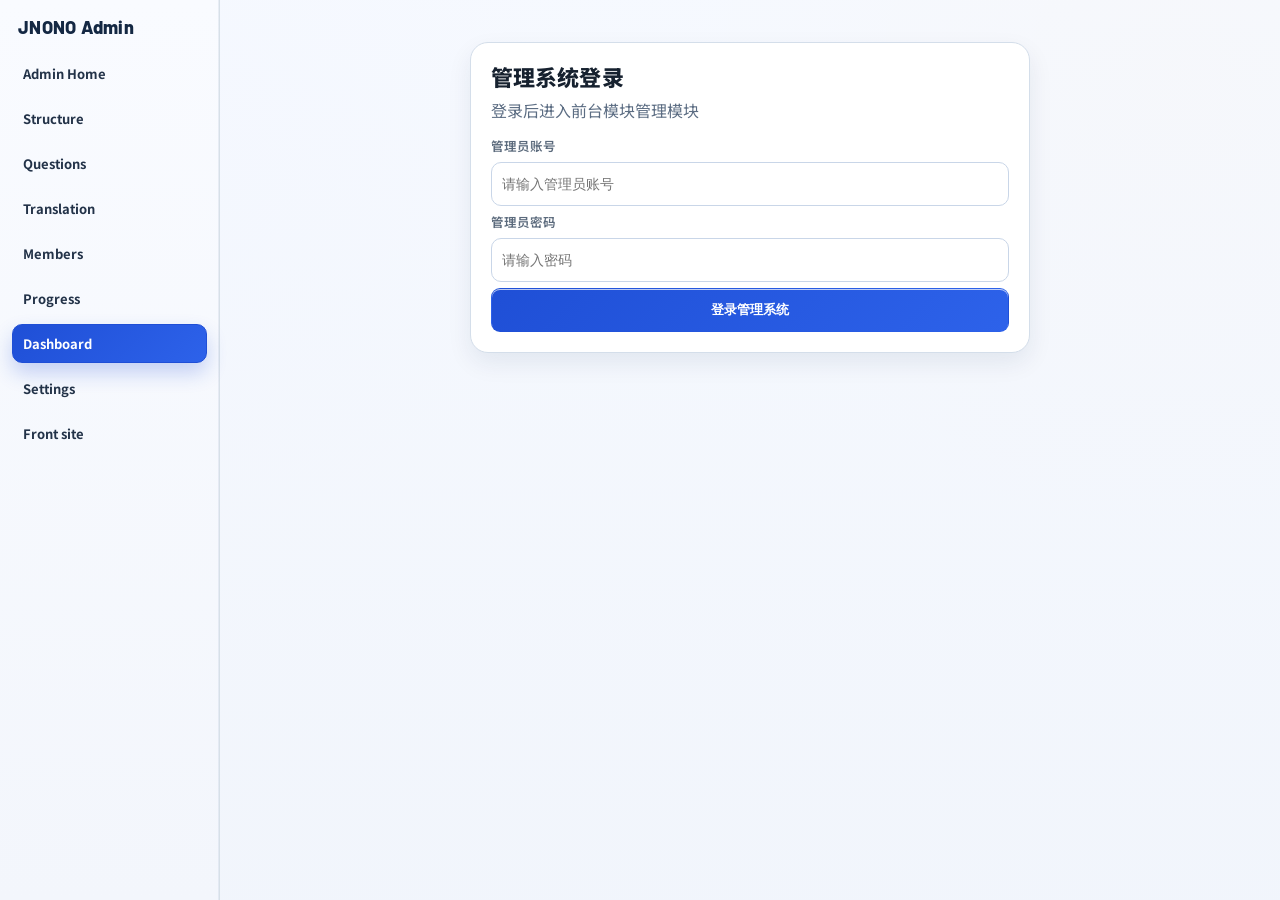
==== admin-dashboard.html @ 52ad296d "Initial sanitized JNONO code backup" ====
<!doctype html>
<html lang="zh-CN">
<head>
  <meta name="robots" content="noindex,nofollow">
  <meta charset="UTF-8" />
  <meta name="viewport" content="width=device-width, initial-scale=1.0" />
  <title>JNONO | Admin Dashboard Modules</title>
  <link rel="preconnect" href="https://fonts.googleapis.com" />
  <link rel="preconnect" href="https://fonts.gstatic.com" crossorigin />
  <link href="https://fonts.googleapis.com/css2?family=Noto+Sans+SC:wght@400;500;700;800&family=Barlow:wght@600;700;800&display=swap" rel="stylesheet" />
  <link rel="stylesheet" href="/styles.css?v=20260327a" />
</head>
<body class="admin-shell">
  <div class="admin-layout">
    <aside class="admin-sidebar">
      <div class="admin-sidebar-brand">JNONO Admin</div>
      <nav class="admin-sidebar-nav">
        <a href="/admin.html">Admin Home</a>
        <a href="/admin-structure.html">Structure</a>
        <a href="/admin-questions.html">Questions</a>
        <a href="/admin-translation.html">Translation</a>
        <a href="/admin-members.html">Members</a>
        <a href="/admin-progress.html">Progress</a>
        <a class="active" href="/admin-dashboard.html">Dashboard</a>
        <a href="/admin-settings.html">Settings</a>
        <a href="/">Front site</a>
      </nav>
      <div class="auth-actions admin-sidebar-auth">
        <span id="adminWelcome" class="welcome hidden"></span>
        <button class="btn ghost hidden" id="adminLogoutBtn">退出管理</button>
      </div>
    </aside>

    <main class="admin-content">
      <section id="adminLoginPanel" class="panel" style="max-width:560px;margin:30px auto 0;">
        <div class="panel-head">
          <h2>管理系统登录</h2>
          <p>登录后进入前台模块管理模块</p>
        </div>
        <form id="adminLoginForm" class="login-form" style="margin-top:14px;">
          <label>
            管理员账号
            <input id="adminEmailInput" type="email" required placeholder="请输入管理员账号" />
          </label>
          <label>
            管理员密码
            <input id="adminPasswordInput" type="password" required placeholder="请输入密码" />
          </label>
          <button class="btn primary" type="submit">登录管理系统</button>
        </form>
        <p id="adminLoginError" class="login-error hidden" style="color:#be2f2f"></p>
      </section>

      <section id="adminPanel" class="panel hidden">
        <div class="panel-head">
          <h2>前台模块管理（Dashboard）</h2>
          <p>控制前台首页/导航模块显示、可见范围、排序和跳转目标。</p>
        </div>

        <div class="panel" style="margin-top:12px;padding:14px;">
          <div class="panel-head">
            <h2>首页模块管理（Dashboard Modules）</h2>
            <p>控制前台 Dashboard 卡片的显示、排序、可见用户类型和跳转目标。</p>
          </div>
          <div class="filters">
            <label>
              module_code
              <input id="dashboardModuleCodeInput" type="text" placeholder="例如：resources_center" />
            </label>
            <label>
              模块标题
              <input id="dashboardModuleTitleInput" type="text" placeholder="例如：Resources" />
            </label>
            <label>
              module_type
              <select id="dashboardModuleTypeInput">
                <option value="exam_card">exam_card</option>
                <option value="practice_center">practice_center</option>
                <option value="mock_exam_entry">mock_exam_entry</option>
                <option value="progress_tracker">progress_tracker</option>
                <option value="course_video">course_video</option>
                <option value="course_audio">course_audio</option>
                <option value="live_stream">live_stream</option>
                <option value="resources">resources</option>
                <option value="account_settings">account_settings</option>
                <option value="custom_link">custom_link</option>
              </select>
            </label>
            <label>
              route_type
              <select id="dashboardRouteTypeInput">
                <option value="internal_page">internal_page</option>
                <option value="exam_home">exam_home</option>
                <option value="category_practice">category_practice</option>
                <option value="mock_exam">mock_exam</option>
                <option value="placeholder">placeholder</option>
                <option value="external_link">external_link</option>
              </select>
            </label>
            <label>
              route_target
              <input id="dashboardRouteTargetInput" type="text" placeholder="例如：practice_center / https://..." />
            </label>
            <label>
              linked_exam_code（可选）
              <input id="dashboardLinkedExamCodeInput" type="text" placeholder="例如：ca_general_b" />
            </label>
            <label>
              visible_for_exam_codes（逗号分隔）
              <input id="dashboardVisibleExamCodesInput" type="text" placeholder="例如：LAW_BUSINESS,B_GENERAL" />
            </label>
            <label>
              visible_for_membership_tiers（逗号分隔）
              <input id="dashboardVisibleTiersInput" type="text" placeholder="例如：pro_599,ai_999" />
            </label>
            <label>
              排序
              <input id="dashboardSortOrderInput" type="number" value="100" />
            </label>
            <label>
              badge_text
              <input id="dashboardBadgeTextInput" type="text" placeholder="例如：Coming Soon" />
            </label>
            <label class="toggle" style="align-self:flex-end;">
              <input id="dashboardModuleEnabledInput" type="checkbox" checked />
              <span>启用模块</span>
            </label>
            <label class="toggle" style="align-self:flex-end;">
              <input id="dashboardModulePlaceholderInput" type="checkbox" />
              <span>占位模块</span>
            </label>
          </div>
          <div class="catalog-actions">
            <button class="btn primary" id="createDashboardModuleBtn">新增模块</button>
            <button class="btn" id="reloadDashboardModulesBtn">刷新模块列表</button>
          </div>
          <div class="table-wrap table-scroll table-scroll-lg" style="margin-top:10px;">
            <table class="admin-table">
              <thead>
                <tr>
                  <th>module_code</th>
                  <th>标题</th>
                  <th>type</th>
                  <th>route</th>
                  <th>visible exam codes</th>
                  <th>tiers</th>
                  <th>排序</th>
                  <th>启用</th>
                  <th>操作</th>
                </tr>
              </thead>
              <tbody id="dashboardModulesTbody"></tbody>
            </table>
          </div>
          <p id="dashboardModulesMsg" class="register-success hidden" style="margin-top:8px;"></p>
        </div>

        <div class="panel" style="margin-top:12px;padding:14px;">
          <div class="panel-head">
            <h2>课程模块占位管理（Video / Audio / Live）</h2>
            <p>先维护可扩展内容结构与入口，不做播放器/直播实现。</p>
          </div>
          <div class="filters">
            <label>
              content_code
              <input id="courseContentCodeInput" type="text" placeholder="例如：video_law_intro" />
            </label>
            <label>
              标题
              <input id="courseContentTitleInput" type="text" placeholder="例如：Law Business 速览课" />
            </label>
            <label>
              content_type
              <select id="courseContentTypeInput">
                <option value="video">video</option>
                <option value="audio">audio</option>
                <option value="live">live</option>
              </select>
            </label>
            <label>
              linked_exam_code（可选）
              <input id="courseLinkedExamCodeInput" type="text" placeholder="例如：ca_general_b" />
            </label>
            <label>
              access_tier（可选）
              <select id="courseAccessTierInput">
                <option value="">不限</option>
                <option value="free">free</option>
                <option value="basic_399">basic_399</option>
                <option value="pro_599">pro_599</option>
                <option value="ai_999">ai_999</option>
              </select>
            </label>
            <label>
              排序
              <input id="courseSortOrderInput" type="number" value="100" />
            </label>
            <label class="toggle" style="align-self:flex-end;">
              <input id="courseEnabledInput" type="checkbox" checked />
              <span>启用</span>
            </label>
            <label class="toggle" style="align-self:flex-end;">
              <input id="coursePlaceholderInput" type="checkbox" checked />
              <span>占位</span>
            </label>
            <label style="flex:1 1 420px;">
              描述
              <input id="courseDescriptionInput" type="text" placeholder="例如：即将上线，敬请期待" />
            </label>
          </div>
          <div class="catalog-actions">
            <button class="btn primary" id="createCourseContentBtn">新增课程占位</button>
            <button class="btn" id="reloadCourseContentsBtn">刷新课程列表</button>
          </div>
          <div class="table-wrap table-scroll table-scroll-md" style="margin-top:10px;">
            <table class="admin-table">
              <thead>
                <tr>
                  <th>content_code</th>
                  <th>标题</th>
                  <th>type</th>
                  <th>linked_exam_code</th>
                  <th>tier</th>
                  <th>排序</th>
                  <th>启用</th>
                  <th>操作</th>
                </tr>
              </thead>
              <tbody id="courseContentsTbody"></tbody>
            </table>
          </div>
          <p id="courseContentsMsg" class="register-success hidden" style="margin-top:8px;"></p>
        </div>
      </section>
    </main>
  </div>

  <script src="/admin.js?v=20260424b" type="module"></script>
</body>
</html>
---- styles.css ----
:root {
  --bg: #f4f7f9;
  --paper: #ffffff;
  --text: #16212f;
  --muted: #5e6c7c;
  --primary: #1f4fd6;
  --accent: #e79a2f;
  --line: #d7e0e8;
  --danger: #be2f2f;
}

* {
  box-sizing: border-box;
}

html,
body {
  width: 100%;
  min-height: 100%;
}

body {
  margin: 0;
  font-family: "Noto Sans SC", sans-serif;
  color: var(--text);
  background: radial-gradient(circle at 10% 15%, #e6ecff 0%, rgba(230, 236, 255, 0) 30%),
    radial-gradient(circle at 92% 8%, #f8e8d3 0%, rgba(248, 232, 211, 0) 32%),
    var(--bg);
  -webkit-text-size-adjust: 100%;
  padding-bottom: env(safe-area-inset-bottom, 0);
}

.bg-shape {
  position: fixed;
  z-index: -1;
  filter: blur(80px);
  opacity: 0.55;
}

.shape-a {
  width: 260px;
  height: 260px;
  border-radius: 48% 52% 56% 44%;
  background: #d7e1ff;
  left: -80px;
  top: 60px;
}

.shape-b {
  width: 320px;
  height: 320px;
  border-radius: 53% 47% 42% 58%;
  background: #f8ddc1;
  right: -120px;
  top: 180px;
}

.topbar {
  position: sticky;
  top: 0;
  z-index: 10;
  display: flex;
  align-items: center;
  gap: 18px;
  justify-content: space-between;
  padding: calc(10px + env(safe-area-inset-top, 0)) 16px 10px;
  background: rgba(255, 255, 255, 0.85);
  backdrop-filter: blur(8px);
  border-bottom: 1px solid var(--line);
}

.brand {
  font-family: "Barlow", sans-serif;
  font-size: 18px;
  font-weight: 800;
  letter-spacing: 0.2px;
}

nav {
  display: flex;
  gap: 14px;
  flex-wrap: wrap;
}

nav a {
  color: var(--text);
  text-decoration: none;
  font-weight: 600;
  font-size: 13px;
}

.auth-actions {
  display: flex;
  align-items: center;
  gap: 10px;
}

.welcome {
  font-size: 14px;
  color: var(--muted);
}

main {
  max-width: 1060px;
  margin: 0 auto;
  padding: 12px 14px calc(20px + env(safe-area-inset-bottom, 0));
}

/* Member frontend shell */
.member-shell {
  max-width: 1280px;
}

.member-layout {
  display: grid;
  grid-template-columns: 250px minmax(0, 1fr);
  gap: 16px;
  align-items: start;
}

.member-sidebar {
  position: sticky;
  top: calc(70px + env(safe-area-inset-top, 0));
  border: 1px solid var(--line);
  border-radius: 16px;
  background: linear-gradient(180deg, #f8fbff 0%, #f2f6fd 100%);
  box-shadow: 0 8px 24px rgba(20, 30, 45, 0.06);
  padding: 14px;
  max-height: calc(100dvh - 86px);
  overflow-y: auto;
}

.member-sidebar-title {
  font-family: "Barlow", sans-serif;
  font-size: 16px;
  font-weight: 800;
  letter-spacing: 0.2px;
  color: #1d3359;
  margin-bottom: 10px;
}

.sidebar-progress-card {
  border: 1px solid #cfdcf3;
  border-radius: 12px;
  background: linear-gradient(165deg, #ffffff 0%, #f2f7ff 100%);
  padding: 10px;
  margin-bottom: 12px;
  box-shadow: 0 6px 16px rgba(20, 40, 100, 0.07);
  display: grid;
  gap: 8px;
}

.sidebar-progress-head {
  display: flex;
  align-items: center;
  justify-content: space-between;
  gap: 8px;
}

.sidebar-progress-head h3 {
  margin: 0;
  font-size: 13px;
  font-weight: 800;
  letter-spacing: 0.2px;
  color: #1a2f56;
}

.sidebar-progress-grid {
  display: grid;
  grid-template-columns: repeat(2, minmax(0, 1fr));
  gap: 8px;
}

.sidebar-progress-item {
  border: 1px solid #d9e4f6;
  border-radius: 10px;
  background: #ffffff;
  padding: 7px 8px;
  display: grid;
  gap: 2px;
}

.sidebar-progress-label {
  font-size: 11px;
  font-weight: 700;
  color: #627695;
}

.sidebar-progress-value {
  font-size: 13px;
  font-weight: 800;
  color: #1f345a;
  line-height: 1.35;
}

.sidebar-progress-value[data-state="warn"] {
  color: #b8471e;
}

.sidebar-progress-value[data-state="good"] {
  color: #1d6a3f;
}

.sidebar-progress-alert {
  margin: 0;
  border: 1px solid #f0d6b8;
  border-radius: 8px;
  background: #fff7ee;
  color: #8d4d12;
  font-size: 12px;
  line-height: 1.4;
  padding: 6px 8px;
}

.sidebar-progress-alert[data-state="good"] {
  border-color: #c9e7d5;
  background: #effaf3;
  color: #1d6a3f;
}

.sidebar-progress-actions {
  display: grid;
  gap: 8px;
}

.sidebar-progress-cta {
  width: 100%;
}

.sidebar-progress-cta.secondary {
  border-color: #d4deee;
  background: #f7faff;
  color: #223b66;
}

.sidebar-progress-cta.secondary.action-warn {
  border-color: #efc9b0;
  background: #fff4ea;
  color: #8a4717;
}

.member-side-nav {
  display: grid;
  gap: 8px;
}

.member-side-group + .member-side-group {
  margin-top: 14px;
  padding-top: 12px;
  border-top: 1px solid #d7e2f3;
}

.member-side-group-title {
  margin: 0 0 8px;
  font-size: 12px;
  font-weight: 800;
  letter-spacing: 0.5px;
  color: #516684;
}

.member-side-link {
  display: block;
  border: 1px solid #d3deee;
  border-radius: 10px;
  background: #fff;
  color: #203149;
  text-decoration: none;
  font-size: 13px;
  font-weight: 700;
  line-height: 1.35;
  padding: 9px 10px;
  transition: background-color 0.16s ease, border-color 0.16s ease, transform 0.12s ease;
}

.member-side-link:hover {
  border-color: #b7caea;
  background: #eef4ff;
  transform: translateX(1px);
}

.member-side-link.active {
  border-color: var(--primary);
  background: var(--primary);
  color: #fff;
}

.member-side-link.placeholder {
  color: #4d617d;
  background: #f6f9ff;
}

.member-side-link-dynamic {
  display: grid;
  gap: 2px;
  padding: 8px 10px;
}

.member-side-link-main {
  font-size: 13px;
  font-weight: 700;
  line-height: 1.35;
}

.member-side-link-sub {
  font-size: 11px;
  color: #5f7393;
  line-height: 1.3;
}

.member-side-link.active .member-side-link-sub {
  color: rgba(255, 255, 255, 0.88);
}

.member-content {
  min-width: 0;
}

.member-view {
  min-width: 0;
}

.member-section-group {
  display: grid;
  gap: 14px;
}

.member-section-group + .member-section-group {
  margin-top: 12px;
}

.group-head {
  border: 1px solid #d5e0f3;
  border-radius: 14px;
  background: #f6f9ff;
  padding: 12px 14px;
}

.group-head h2 {
  margin: 0;
  font-size: 18px;
}

.group-head p {
  margin: 6px 0 0;
  color: var(--muted);
  font-size: 13px;
}

.member-page-head {
  border: none;
  background: transparent;
  padding: 0;
}

.member-page-head h2 {
  font-size: 22px;
}

.member-page-head p {
  margin-top: 4px;
}

.member-mini-note {
  margin: -4px 0 0;
  color: #5d6f87;
  font-size: 12px;
}

.summary-strip {
  border: 1px solid #d4e0f4;
  border-radius: 14px;
  background: #f7faff;
  padding: 10px 12px;
  display: flex;
  align-items: stretch;
  gap: 10px;
  flex-wrap: wrap;
}

.summary-strip.intense {
  border-color: #9bb2df;
  background: linear-gradient(135deg, #f0f5ff 0%, #e8f0ff 100%);
  box-shadow: inset 0 0 0 1px rgba(62, 101, 184, 0.08);
}

.summary-item {
  min-width: 150px;
  flex: 1 1 150px;
  border: 1px solid #dbe4f5;
  border-radius: 10px;
  background: #fff;
  padding: 8px 10px;
  display: grid;
  gap: 3px;
}

.summary-label {
  font-size: 11px;
  color: #5f7393;
  font-weight: 700;
}

.summary-value {
  font-size: 15px;
  color: #1f345a;
}

.summary-value[data-state="warn"] {
  color: #b8471e;
}

.summary-value[data-state="good"] {
  color: #1d6a3f;
}

.summary-cta {
  align-self: center;
  margin-top: 0;
}

.dashboard-modules-grid.compact {
  grid-template-columns: repeat(auto-fit, minmax(200px, 1fr));
  gap: 10px;
}

.dashboard-modules-grid.compact .dashboard-module-card {
  padding: 10px;
  gap: 8px;
}

.dashboard-modules-grid.compact .dashboard-module-card p {
  display: none;
}

.dashboard-modules-grid.compact .dashboard-module-card .btn {
  min-height: 38px;
  padding: 8px 10px;
}

.continue-learning-card {
  border: 1px solid #dbe4f6;
  border-radius: 12px;
  background: #fff;
  padding: 12px;
  display: grid;
  gap: 8px;
}

.continue-title {
  margin: 0;
  font-weight: 700;
  color: #21395f;
}

.continue-meta {
  margin: 0;
  font-size: 13px;
  color: #5f7393;
}

.continue-learning-card .btn {
  justify-self: start;
}

.learning-path-card {
  border: 1px solid #dbe4f6;
  border-radius: 12px;
  background: #fff;
  padding: 12px;
  display: grid;
  gap: 8px;
}

.learning-path-headline {
  display: flex;
  align-items: center;
  justify-content: space-between;
  gap: 8px;
  flex-wrap: wrap;
}

.learning-path-stage {
  display: inline-flex;
  align-items: center;
  gap: 4px;
  padding: 4px 10px;
  border-radius: 999px;
  background: #e9efff;
  color: #234281;
  font-size: 12px;
  font-weight: 700;
}

.learning-path-stage[data-stage="prepare"] {
  background: #eef3ff;
  color: #355389;
}

.learning-path-stage[data-stage="section_learning"] {
  background: #e8f6ff;
  color: #14517b;
}

.learning-path-stage[data-stage="reinforce"] {
  background: #fff4e2;
  color: #8b4d00;
}

.learning-path-stage[data-stage="mock_exam"] {
  background: #eaf6ef;
  color: #18603c;
}

.learning-path-stage[data-stage="sprint"] {
  background: #ffe8e8;
  color: #9d2f2f;
}

.learning-path-tier-hint {
  font-size: 12px;
  color: #5f7393;
  font-weight: 600;
}

.learning-path-desc,
.learning-path-next,
.learning-path-reason,
.learning-path-continue {
  margin: 0;
  font-size: 13px;
  color: #3d5377;
  line-height: 1.5;
}

.learning-path-next {
  font-weight: 700;
  color: #21395f;
}

.learning-path-reason {
  color: #5f7393;
}

.learning-path-continue {
  color: #3f587f;
}

.learning-path-card .btn {
  justify-self: start;
}

.learning-path-inline-hint {
  border: 1px solid #dbe4f6;
  border-radius: 10px;
  background: #f8fbff;
  color: #3d5377;
  font-size: 12px;
  line-height: 1.5;
  padding: 8px 10px;
}

.learning-path-inline-hint[data-stage="reinforce"],
.learning-path-inline-hint[data-stage="sprint"] {
  border-color: #f1d5b8;
  background: #fff8ef;
  color: #7f4d13;
}

.learning-path-inline-hint[data-stage="mock_exam"] {
  border-color: #cfe7da;
  background: #f3fbf6;
  color: #1f6542;
}

.recent-performance-grid {
  display: grid;
  grid-template-columns: repeat(4, minmax(0, 1fr));
  gap: 10px;
}

.recent-performance-grid article {
  border: 1px solid #dbe4f6;
  border-radius: 10px;
  background: #fff;
  padding: 10px;
  display: grid;
  gap: 4px;
}

.recent-performance-grid span {
  font-size: 12px;
  color: #607391;
}

.recent-performance-grid strong {
  font-size: 18px;
  color: #1f345a;
  font-family: "Barlow", "Noto Sans SC", sans-serif;
}

.modal-overlay {
  position: fixed;
  inset: 0;
  background: rgba(15, 24, 45, 0.46);
  display: flex;
  align-items: center;
  justify-content: center;
  z-index: 80;
  padding: 16px;
}

.modal-card {
  width: min(620px, 100%);
  border: 1px solid #d2deef;
  border-radius: 14px;
  background: #fff;
  box-shadow: 0 18px 48px rgba(15, 24, 45, 0.24);
}

.modal-head {
  padding: 12px 14px 0;
  display: flex;
  align-items: center;
  justify-content: space-between;
  gap: 10px;
}

.modal-head h3 {
  margin: 0;
}

.onboarding-step-label {
  margin: 8px 14px 0;
  color: #5f7393;
  font-size: 12px;
  font-weight: 700;
}

.onboarding-body {
  padding: 10px 14px 8px;
}

.onboarding-step {
  display: grid;
  gap: 10px;
}

.onboarding-step h4 {
  margin: 0;
  font-size: 18px;
}

.onboarding-step label {
  display: flex;
  align-items: center;
  gap: 8px;
  font-size: 14px;
  color: #294268;
}

.onboarding-step input[type="text"],
.onboarding-step input[type="date"] {
  border: 1px solid #c9d7ec;
  border-radius: 10px;
  min-height: 42px;
  padding: 8px 10px;
  font-size: 14px;
}

.onboarding-hint {
  margin: 0;
  font-size: 12px;
  color: #6b7f9c;
}

.onboarding-review {
  border: 1px solid #d8e2f2;
  border-radius: 10px;
  background: #f8fbff;
  padding: 10px;
  font-size: 13px;
  color: #35507c;
  line-height: 1.6;
}

.onboarding-actions {
  padding: 0 14px 14px;
  display: flex;
  gap: 8px;
  justify-content: flex-end;
}

.practice-context-bar {
  border: 1px solid #d4e0f4;
  border-radius: 12px;
  background: #f7faff;
  padding: 9px 12px;
  display: flex;
  flex-wrap: wrap;
  gap: 14px;
  font-size: 13px;
  color: #4f6383;
}

.practice-context-bar strong {
  color: #1f345a;
  font-weight: 800;
}

body.admin-shell {
  overflow-x: hidden;
  overflow-y: auto;
}

body.admin-shell .admin-layout {
  min-height: 100dvh;
}

body.admin-shell .admin-sidebar {
  position: fixed;
  left: 0;
  top: 0;
  bottom: 0;
  width: 220px;
  border-right: 1px solid var(--line);
  background: #f7f7f7;
  padding: calc(12px + env(safe-area-inset-top, 0)) 12px 12px;
  display: flex;
  flex-direction: column;
  gap: 12px;
  z-index: 20;
}

body.admin-shell .admin-sidebar-brand {
  font-family: "Barlow", sans-serif;
  font-size: 18px;
  font-weight: 800;
  letter-spacing: 0.25px;
  padding: 4px 6px;
}

body.admin-shell .admin-sidebar-nav {
  display: flex;
  flex-direction: column;
  gap: 6px;
}

body.admin-shell .admin-sidebar-nav a {
  color: #223248;
  text-decoration: none;
  font-weight: 700;
  font-size: 13px;
  border-radius: 10px;
  border: 1px solid transparent;
  padding: 9px 10px;
}

body.admin-shell .admin-sidebar-nav a:hover {
  background: #eef3ff;
  border-color: #d7e0e8;
}

body.admin-shell .admin-sidebar-nav a.active {
  background: var(--primary);
  border-color: var(--primary);
  color: #fff;
}

body.admin-shell .admin-sidebar-auth {
  margin-top: auto;
  display: flex;
  flex-direction: column;
  align-items: stretch;
  gap: 8px;
}

body.admin-shell .admin-sidebar-auth .welcome {
  font-size: 12px;
  color: #4e5f77;
  padding: 0 2px;
}

body.admin-shell .admin-sidebar-auth .btn {
  width: 100%;
}

body.admin-shell .admin-content {
  margin-left: 220px;
  width: calc(100% - 220px);
  min-height: 100dvh;
  overflow: visible;
  max-width: none;
  padding: 12px 16px calc(20px + env(safe-area-inset-bottom, 0));
}

body.admin-shell .admin-content {
  background: linear-gradient(180deg, rgba(246, 249, 255, 0.92) 0%, rgba(241, 245, 252, 0.92) 100%);
}

body.admin-shell .admin-sidebar {
  background: linear-gradient(180deg, #f9fbff 0%, #f3f6fc 100%);
  box-shadow: inset -1px 0 0 rgba(156, 173, 201, 0.18);
}

body.admin-shell .admin-sidebar-brand {
  color: #142843;
}

body.admin-shell .admin-sidebar-nav a {
  transition: background-color 0.18s ease, border-color 0.18s ease, color 0.18s ease, transform 0.12s ease,
    box-shadow 0.18s ease;
}

body.admin-shell .admin-sidebar-nav a:hover {
  background: #edf3ff;
  border-color: #ccd9f1;
  color: #16335f;
  transform: translateX(2px);
}

body.admin-shell .admin-sidebar-nav a.active {
  background: linear-gradient(135deg, #1f4fd6 0%, #2d62ea 100%);
  border-color: #1f4fd6;
  color: #fff;
  box-shadow: 0 10px 20px rgba(32, 79, 214, 0.24);
}

body.admin-shell .panel {
  margin-top: 16px;
  border-color: #d4deea;
  box-shadow: 0 10px 24px rgba(18, 36, 75, 0.08);
}

body.admin-shell .panel-head {
  margin-bottom: 10px;
}

body.admin-shell .panel-head h2 {
  font-size: 22px;
  font-weight: 800;
  line-height: 1.25;
  letter-spacing: 0.1px;
}

body.admin-shell .panel-head p {
  margin-top: 7px;
  line-height: 1.55;
  color: #5c6d83;
}

body.admin-shell .filters {
  margin-top: 14px;
  gap: 14px;
}

body.admin-shell label {
  font-size: 12.5px;
  font-weight: 600;
  color: #5b6a7c;
  gap: 7px;
}

body.admin-shell input,
body.admin-shell select,
body.admin-shell textarea {
  border-color: #c9d6e8;
  border-radius: 10px;
  color: #182538;
  background: #ffffff;
  transition: border-color 0.16s ease, box-shadow 0.16s ease, background-color 0.16s ease;
}

body.admin-shell textarea {
  min-height: 96px;
  padding: 10px 12px;
  font-size: 13px;
  line-height: 1.5;
  resize: vertical;
}

body.admin-shell input:hover,
body.admin-shell select:hover,
body.admin-shell textarea:hover {
  border-color: #b4c5df;
}

body.admin-shell input:focus,
body.admin-shell select:focus,
body.admin-shell textarea:focus {
  outline: none;
  border-color: #5c86e6;
  box-shadow: 0 0 0 3px rgba(92, 134, 230, 0.16);
}

body.admin-shell .toggle {
  border-color: #c9d6e8;
  background: #fff;
}

body.admin-shell .catalog-actions,
body.admin-shell .quiz-actions {
  margin-top: 14px;
}

body.admin-shell .btn {
  border-color: #c7d3e7;
  border-radius: 9px;
  transition: transform 0.1s ease, box-shadow 0.18s ease, border-color 0.18s ease, background-color 0.18s ease,
    color 0.18s ease;
  box-shadow: 0 1px 0 rgba(255, 255, 255, 0.7) inset;
}

body.admin-shell .btn:hover {
  transform: translateY(-1px);
  border-color: #aebfdb;
  background: #f8fbff;
  box-shadow: 0 8px 16px rgba(27, 52, 97, 0.1);
}

body.admin-shell .btn:active {
  transform: translateY(0);
  box-shadow: inset 0 2px 4px rgba(22, 39, 75, 0.12);
}

body.admin-shell .btn:disabled {
  box-shadow: none;
}

body.admin-shell .btn.primary {
  border-color: transparent;
  background: linear-gradient(135deg, #1f4fd6 0%, #2d62ea 100%);
}

body.admin-shell .btn.primary:hover {
  background: linear-gradient(135deg, #1845c2 0%, #2458dd 100%);
}

body.admin-shell .btn.ghost {
  background: #f8fafc;
}

body.admin-shell .btn.ghost:hover {
  background: #f0f4fa;
}

body.admin-shell .admin-collapsible:not(.admin-collapsible-panel) {
  border-color: #d2dceb;
  background: #f8faff;
}

body.admin-shell .admin-collapsible > summary {
  padding: 12px 14px;
  border-radius: 10px;
  transition: background-color 0.16s ease, color 0.16s ease;
}

body.admin-shell .admin-collapsible > summary:hover {
  background: #edf3ff;
}

body.admin-shell .table-wrap.table-scroll {
  border-color: #d2dceb;
  box-shadow: inset 0 1px 0 rgba(255, 255, 255, 0.8);
}

body.admin-shell .admin-table th,
body.admin-shell .admin-table td {
  border-color: #d7e1ee;
}

body.admin-shell .admin-table th {
  color: #32445f;
  font-size: 12.5px;
  letter-spacing: 0.28px;
  text-transform: uppercase;
}

body.admin-shell .admin-table td {
  vertical-align: top;
}

body.admin-shell .admin-table tbody tr {
  transition: background-color 0.14s ease;
}

body.admin-shell .admin-table tbody tr:nth-child(even) td {
  background: #fcfdff;
}

body.admin-shell .admin-table tbody tr:hover td {
  background: #f3f8ff;
}

body.admin-shell .admin-table .btn {
  min-height: 34px;
  padding: 7px 10px;
  border-radius: 8px;
  font-size: 12px;
}

body.admin-shell .admin-table .btn[data-action*="delete"],
body.admin-shell .admin-table .btn[data-action*="archive"],
body.admin-shell .admin-table .btn[data-action*="suspend"] {
  color: #a72b2b;
  border-color: #e6c6c6;
  background: #fff6f6;
}

body.admin-shell .admin-table .btn[data-action*="delete"]:hover,
body.admin-shell .admin-table .btn[data-action*="archive"]:hover,
body.admin-shell .admin-table .btn[data-action*="suspend"]:hover {
  background: #ffeef0;
  border-color: #ddacac;
}

body.admin-shell .login-error,
body.admin-shell .register-success {
  margin-top: 10px;
  border: 1px solid color-mix(in srgb, currentColor 34%, #ffffff);
  border-radius: 10px;
  padding: 10px 12px;
  line-height: 1.45;
  background: color-mix(in srgb, currentColor 12%, #ffffff);
  font-size: 13px;
}

body.admin-shell .login-error {
  color: #be2f2f;
}

body.admin-shell .register-success {
  color: #2757d6;
}

body.admin-shell #sitePricingRuntimeHint {
  margin-top: 12px;
  border: 1px solid #d4e0f8;
  border-radius: 10px;
  background: #f4f8ff;
  padding: 9px 11px;
  line-height: 1.45;
}

body.admin-shell .selected-user-row td {
  background: #edf4ff !important;
}

body.admin-shell .status-chip {
  display: inline-flex;
  align-items: center;
  justify-content: center;
  min-height: 24px;
  padding: 2px 10px;
  border-radius: 999px;
  border: 1px solid #cfd9ea;
  background: #f5f8fd;
  color: #2c3f5a;
  font-size: 12px;
  font-weight: 700;
  letter-spacing: 0.2px;
}

body.admin-shell .status-chip-plan {
  border-color: #d7dff1;
  background: #f5f7ff;
  color: #2b4a8a;
}

body.admin-shell .status-chip-ok {
  border-color: #bedfc6;
  background: #eefaf1;
  color: #1f6a32;
}

body.admin-shell .status-chip-warn {
  border-color: #e2c8a8;
  background: #fff7ed;
  color: #9a5623;
}

body.admin-shell .member-summary-card {
  margin-top: 10px;
  border: 1px solid #d5deeb;
  border-radius: 12px;
  background: #f8fbff;
  padding: 12px;
  display: grid;
  grid-template-columns: repeat(auto-fit, minmax(180px, 1fr));
  gap: 10px;
}

body.admin-shell .member-summary-card article {
  border: 1px solid #dbe5f4;
  border-radius: 10px;
  background: #fff;
  padding: 10px 12px;
}

body.admin-shell .member-summary-card h4 {
  margin: 0;
  font-size: 12px;
  color: #60718a;
  font-weight: 700;
  letter-spacing: 0.2px;
}

body.admin-shell .member-summary-card div {
  margin-top: 6px;
  font-size: 14px;
  color: #1b2b41;
  line-height: 1.4;
  font-weight: 700;
}

body.admin-shell .admin-help-text {
  color: #5b6d85;
  line-height: 1.45;
  font-size: 12px;
}

body.admin-shell .progress-user-results {
  border: 1px solid #d5deeb;
  border-radius: 12px;
  background: #f8fbff;
  padding: 8px;
  display: grid;
  gap: 8px;
  max-height: 260px;
  overflow: auto;
}

body.admin-shell .progress-user-item {
  width: 100%;
  border: 1px solid #d9e4f4;
  border-radius: 10px;
  background: #ffffff;
  color: #1c2d46;
  padding: 8px 10px;
  text-align: left;
  cursor: pointer;
  display: grid;
  gap: 2px;
  transition: border-color 0.16s ease, background 0.16s ease, transform 0.12s ease;
}

body.admin-shell .progress-user-item strong {
  font-size: 13px;
}

body.admin-shell .progress-user-item span {
  font-size: 12px;
  color: #4f6079;
}

body.admin-shell .progress-user-item small {
  font-size: 11px;
  color: #7083a0;
}

body.admin-shell .progress-user-item:hover {
  border-color: #9fb7ea;
  background: #f1f6ff;
  transform: translateY(-1px);
}

body.admin-shell .progress-user-item.active {
  border-color: #2f63d4;
  background: #eaf1ff;
  box-shadow: inset 0 0 0 1px rgba(47, 99, 212, 0.2);
}

body.admin-shell .progress-exam-options {
  border: 1px solid #d5deeb;
  border-radius: 12px;
  background: #f8fbff;
  padding: 10px;
  display: grid;
  grid-template-columns: repeat(auto-fit, minmax(220px, 1fr));
  gap: 8px;
}

body.admin-shell .progress-exam-option {
  border: 1px solid #dbe5f4;
  border-radius: 10px;
  background: #fff;
  padding: 8px 10px;
  display: flex;
  align-items: center;
  gap: 8px;
  font-size: 13px;
  color: #1d2e49;
}

body.admin-shell .progress-exam-option input[type="checkbox"] {
  width: 16px;
  height: 16px;
}

.landing-shell {
  display: grid;
  grid-template-columns: minmax(160px, 1fr) minmax(280px, 360px) minmax(160px, 1fr);
  grid-template-areas:
    ". top ."
    "left login right"
    ". bottom .";
  gap: 8px;
  align-items: center;
  min-height: calc(100dvh - 96px);
  align-content: center;
}

.landing-login {
  grid-area: login;
  border: 1px solid var(--line);
  border-radius: 12px;
  padding: 10px 12px;
  background: #ffffff;
  box-shadow: 0 10px 28px rgba(20, 40, 100, 0.11);
}

.promo-card {
  border: 1px solid var(--line);
  background: linear-gradient(180deg, #ffffff, #f7f9ff);
  border-radius: 10px;
  padding: 9px 10px;
  box-shadow: 0 6px 18px rgba(20, 30, 45, 0.05);
}

.promo-card h3 {
  margin: 0;
  font-size: 14px;
}

.promo-card p {
  margin: 5px 0 0;
  font-size: 12px;
  color: var(--muted);
}

.promo-poster {
  background: linear-gradient(165deg, #ffffff 0%, #eef3ff 100%);
  border-color: #c7d4f6;
}

.poster-badge {
  display: inline-block;
  margin: 0;
  padding: 2px 8px;
  border-radius: 999px;
  font-size: 10px;
  font-weight: 800;
  letter-spacing: 0.4px;
  text-transform: uppercase;
  color: #1f4fd6;
  background: #e3ebff;
}

.poster-big {
  margin-top: 6px;
  font-size: 18px !important;
  line-height: 1.2;
}

.poster-note {
  margin-top: 6px !important;
  font-size: 10px !important;
  color: #6d7890 !important;
}

.promo-top {
  grid-area: top;
}

.promo-left {
  grid-area: left;
}

.promo-right {
  grid-area: right;
}

.promo-bottom {
  grid-area: bottom;
}

.hero {
  background: linear-gradient(140deg, #172e7d, #1f4fd6 55%, #3a74f2);
  color: #f4f8f6;
  padding: 38px;
  border-radius: 22px;
  box-shadow: 0 15px 50px rgba(23, 49, 128, 0.28);
  animation: fade-up 0.55s ease;
}

.hero-grid {
  display: grid;
  grid-template-columns: 1.3fr 1fr;
  gap: 18px;
  align-items: start;
}

.eyebrow {
  margin: 0;
  font-family: "Barlow", sans-serif;
  letter-spacing: 1px;
  text-transform: uppercase;
  font-size: 13px;
  opacity: 0.85;
}

h1 {
  margin: 10px 0 12px;
  font-size: clamp(30px, 4vw, 46px);
  line-height: 1.1;
}

.hero p {
  max-width: 700px;
  font-size: 17px;
}

.hero-actions {
  display: flex;
  gap: 12px;
  margin-top: 18px;
}

.login-card {
  border: 1px solid rgba(255, 255, 255, 0.26);
  border-radius: 16px;
  padding: 18px;
  background: rgba(255, 255, 255, 0.1);
}

.login-card h2 {
  margin: 0;
}

.login-card p {
  margin: 4px 0 8px;
  font-size: 12px;
  color: var(--muted);
}

.login-form {
  display: grid;
  gap: 6px;
}

.landing-login h1 {
  color: var(--text);
  margin-top: 2px;
  margin-bottom: 4px;
  font-size: clamp(20px, 2.1vw, 24px);
}

.landing-login .eyebrow {
  color: #3f61b3;
}

label {
  display: grid;
  gap: 5px;
  color: var(--muted);
  font-size: 12px;
}

.hero label {
  color: #e2e9ff;
}

input,
select {
  border: 1px solid var(--line);
  border-radius: 8px;
  padding: 10px 10px;
  font-size: 13px;
  background: #fff;
  min-height: 44px;
}

input:focus,
select:focus {
  outline: 2px solid #c5d4ff;
  border-color: #7995e8;
}

.demo-tip {
  margin-top: 8px;
  font-size: 10px;
  opacity: 0.95;
}

#questionTypeTag {
  display: inline-block;
  margin-top: 4px;
  padding: 2px 8px;
  border-radius: 999px;
  font-size: 11px;
  color: #1f4fd6;
  background: #e8eeff;
}

.login-error {
  margin: 5px 0 0;
  color: #be2f2f;
  font-weight: 700;
  font-size: 12px;
}

.register-success {
  margin: 5px 0 0;
  color: #2757d6;
  font-weight: 700;
  font-size: 12px;
}

.divider {
  text-align: center;
  margin: 6px 0;
  color: #7a8798;
  font-size: 11px;
  position: relative;
}

.divider::before,
.divider::after {
  content: "";
  position: absolute;
  top: 50%;
  width: 40%;
  height: 1px;
  background: #dfe5ee;
}

.divider::before {
  left: 0;
}

.divider::after {
  right: 0;
}

.panel {
  margin-top: 20px;
  border: 1px solid var(--line);
  background: var(--paper);
  border-radius: 18px;
  padding: 20px;
  box-shadow: 0 8px 30px rgba(20, 30, 45, 0.06);
  animation: fade-up 0.45s ease;
}

.panel-head h2 {
  margin: 0;
}

.panel-head p {
  margin: 6px 0 0;
  color: var(--muted);
}

.benefit-grid {
  margin-top: 14px;
  display: grid;
  grid-template-columns: repeat(3, minmax(0, 1fr));
  gap: 12px;
}

.benefit-grid article {
  border: 1px solid var(--line);
  border-radius: 14px;
  padding: 14px;
  background: #f6f8ff;
}

.benefit-grid h3 {
  margin: 0;
  font-size: 18px;
}

.benefit-grid p {
  margin: 8px 0 0;
  color: var(--muted);
}

.dashboard-modules-grid {
  margin-top: 14px;
  display: grid;
  grid-template-columns: repeat(auto-fit, minmax(220px, 1fr));
  gap: 12px;
}

.dashboard-section-stack {
  margin-top: 14px;
  display: grid;
  gap: 12px;
}

.dashboard-section-block {
  border: 1px solid #d6e1f4;
  border-radius: 14px;
  background: #f7faff;
  padding: 12px;
}

.dashboard-section-head {
  display: flex;
  align-items: flex-end;
  justify-content: space-between;
  gap: 10px;
}

.dashboard-section-head h3 {
  margin: 0;
  font-size: 17px;
  color: #1d355f;
}

.dashboard-section-head p {
  margin: 0;
  color: #5d6f87;
  font-size: 12px;
}

.dashboard-section-block .dashboard-modules-grid {
  margin-top: 10px;
}

.dashboard-module-card {
  border: 1px solid var(--line);
  border-radius: 14px;
  background: #f8faff;
  padding: 14px;
  display: grid;
  gap: 10px;
}

.dashboard-module-meta {
  display: flex;
  justify-content: space-between;
  align-items: center;
  gap: 8px;
  flex-wrap: wrap;
}

.dashboard-module-type {
  font-size: 11px;
  color: #355389;
  background: #e6eeff;
  border-radius: 999px;
  padding: 3px 8px;
  font-weight: 700;
}

.dashboard-module-badge {
  font-size: 11px;
  color: #8a4a00;
  background: #ffe7cc;
  border-radius: 999px;
  padding: 3px 8px;
  font-weight: 700;
}

.dashboard-module-card h3 {
  margin: 0;
  font-size: 17px;
}

.dashboard-module-card p {
  margin: 0;
  color: var(--muted);
  font-size: 13px;
  line-height: 1.5;
}

.dashboard-module-card .btn {
  justify-self: start;
}

.module-placeholder-body {
  margin-top: 10px;
  display: grid;
  gap: 10px;
}

.module-placeholder-list {
  margin: 0;
  padding-left: 18px;
  display: grid;
  gap: 6px;
  color: var(--muted);
}

.account-center-grid {
  margin-top: 12px;
  display: grid;
  gap: 12px;
}

.account-card {
  border: 1px solid #d6e1f4;
  border-radius: 14px;
  background: #f9fbff;
  padding: 14px;
}

.account-card-head h3 {
  margin: 0;
  font-size: 16px;
  color: #1f355a;
}

.account-card-head p {
  margin: 6px 0 0;
  color: #5d6f87;
  font-size: 12px;
}

.account-form-grid {
  margin-top: 10px;
}

.account-form-grid label input[readonly] {
  background: #f0f4fb;
  color: #5a6e8c;
}

.account-actions {
  margin-top: 10px;
}

.account-security-box {
  margin-top: 10px;
  border: 1px solid #d8e1f0;
  border-radius: 12px;
  background: #ffffff;
  padding: 12px;
  display: grid;
  gap: 10px;
}

.account-security-box p {
  margin: 0;
  color: #4f617b;
  line-height: 1.55;
  font-size: 13px;
}

.account-current-plan {
  margin-top: 10px;
  border: 1px solid #d5e1f5;
  border-radius: 12px;
  background: #ffffff;
  padding: 12px;
  display: grid;
  gap: 8px;
}

.account-plan-row {
  display: flex;
  justify-content: space-between;
  align-items: center;
  gap: 10px;
}

.account-plan-row span {
  color: #617491;
  font-size: 12px;
}

.account-plan-row strong {
  color: #203c67;
  font-size: 14px;
}

.account-plan-desc {
  margin: 2px 0 0;
  color: #415e87;
  line-height: 1.55;
  font-size: 13px;
}

.account-benefit-list {
  margin: 0;
  padding-left: 18px;
  color: #4a5f80;
  font-size: 13px;
  display: grid;
  gap: 4px;
}

.account-upgrade-panel {
  margin-top: 12px;
  border: 1px solid #d4e0f3;
  border-radius: 14px;
  background: #f7faff;
  padding: 14px;
  display: grid;
  gap: 10px;
}

.account-upgrade-grid {
  display: grid;
  grid-template-columns: repeat(3, minmax(0, 1fr));
  gap: 10px;
}

.account-upgrade-card {
  border: 1px solid #d4deef;
  border-radius: 12px;
  background: #fff;
  padding: 12px;
  display: grid;
  gap: 10px;
}

.account-upgrade-card.current {
  border-color: #8eaaf0;
  background: #eef3ff;
}

.account-upgrade-card header {
  display: flex;
  align-items: center;
  justify-content: space-between;
  gap: 8px;
}

.account-upgrade-card h4 {
  margin: 0;
  font-size: 16px;
  color: #1f355a;
}

.account-tier-badge {
  border-radius: 999px;
  background: #e6edff;
  color: #234a93;
  font-size: 11px;
  font-weight: 700;
  padding: 2px 8px;
}

.account-upgrade-card ul {
  margin: 0;
  padding-left: 18px;
  color: #506684;
  font-size: 12px;
  display: grid;
  gap: 3px;
}

.account-upgrade-note {
  border-top: 1px dashed #c8d6ef;
  padding-top: 8px;
  display: grid;
  gap: 4px;
}

.account-upgrade-note p {
  margin: 0;
  color: #526884;
  font-size: 12px;
}

.licensing-progress-snapshot {
  margin-top: 12px;
  border: 1px solid var(--line);
  border-radius: 12px;
  background: #f8fbff;
  padding: 12px;
}

.licensing-progress-steps {
  display: grid;
  grid-template-columns: repeat(auto-fit, minmax(120px, 1fr));
  gap: 8px;
}

.lp-step {
  border: 1px solid #d5dfec;
  border-radius: 10px;
  padding: 8px 10px;
  font-size: 12px;
  color: #5d6f87;
  background: #fff;
}

.lp-step.active {
  border-color: #89a8ef;
  color: #24477f;
  background: #e9f0ff;
  font-weight: 700;
}

.lp-meta {
  margin-top: 8px;
  color: #5e6d7f;
  font-size: 12px;
}

.lock-note {
  border: 2px dashed #98ace8;
  background: #eef3ff;
}

.filters {
  margin-top: 16px;
  display: grid;
  grid-template-columns: repeat(auto-fit, minmax(160px, 1fr));
  gap: 12px;
}

.toggle {
  display: flex;
  align-items: center;
  gap: 10px;
  border: 1px solid var(--line);
  border-radius: 10px;
  padding: 10px;
  color: var(--text);
}

.catalog-actions,
.quiz-actions {
  display: flex;
  gap: 10px;
  margin-top: 16px;
  flex-wrap: wrap;
}

.catalog-empty-note {
  margin: 12px 0 0;
  border: 1px solid #d4e0f8;
  border-radius: 10px;
  background: #f4f8ff;
  color: #3d577f;
  padding: 10px 12px;
  line-height: 1.55;
  font-size: 13px;
}

.catalog-empty-note strong {
  display: block;
  color: #1f4fd6;
  font-weight: 700;
}

.catalog-empty-note span {
  display: block;
  margin-top: 3px;
}

.btn {
  border: 1px solid var(--line);
  background: #fff;
  color: var(--text);
  border-radius: 8px;
  padding: 10px 12px;
  font-weight: 700;
  cursor: pointer;
  font-size: 13px;
  min-height: 44px;
}

.btn:hover {
  transform: translateY(-1px);
}

.btn:disabled {
  opacity: 0.55;
  cursor: not-allowed;
  transform: none;
}

.btn.primary {
  background: var(--primary);
  color: #fff;
  border-color: transparent;
}

.btn.ghost {
  background: transparent;
}

.btn.mini {
  min-height: 32px;
  padding: 6px 9px;
  font-size: 12px;
  border-radius: 8px;
}

.quiz-head {
  display: flex;
  justify-content: space-between;
  align-items: center;
  gap: 10px;
}

.timer {
  padding: 8px 12px;
  border-radius: 10px;
  background: #e8eeff;
  color: #1f3f93;
}

.timer.warning {
  background: #fae4e4;
  color: var(--danger);
}

.timer strong {
  display: block;
  font-family: "Barlow", sans-serif;
  font-size: 26px;
}

.question-card {
  margin-top: 14px;
  border: 1px solid var(--line);
  border-radius: 14px;
  padding: 18px;
}

.question-layout {
  display: grid;
  grid-template-columns: 1fr;
  gap: 12px;
}

.question-layout.bilingual {
  grid-template-columns: repeat(2, minmax(0, 1fr));
}

.question-pane {
  border: 1px solid var(--line);
  border-radius: 12px;
  padding: 12px;
}

.english-pane {
  background: #ffffff;
}

.chinese-pane {
  background: #f7f9ff;
}

.pane-title {
  margin: 0;
  font-size: 16px;
  color: #1f355a;
}

.exam-language-note {
  margin: 6px 0 10px;
  color: #5f6d82;
  font-size: 12px;
  font-weight: 600;
}

.question-text {
  margin: 0 0 12px;
  line-height: 1.5;
  font-size: 19px;
}

.options {
  display: grid;
  gap: 10px;
}

.assist-options {
  display: grid;
  gap: 8px;
}

.assist-option {
  border: 1px dashed #c6d4f1;
  border-radius: 10px;
  padding: 10px;
  color: #4a5c76;
  background: #ffffff;
  font-size: 14px;
}

.learning-support {
  margin-top: 12px;
  padding-top: 12px;
  border-top: 1px solid var(--line);
}

.learning-support h4 {
  margin: 0 0 8px;
  font-size: 15px;
}

.support-grid {
  display: grid;
  grid-template-columns: repeat(4, minmax(0, 1fr));
  gap: 10px;
}

.support-grid article {
  border: 1px solid var(--line);
  border-radius: 10px;
  background: #f8faff;
  padding: 10px;
}

.support-grid h5 {
  margin: 0 0 6px;
  color: #2d4166;
  font-size: 13px;
}

.support-grid p {
  margin: 0;
  color: #5b6a80;
  font-size: 13px;
  line-height: 1.5;
}

.option-item {
  display: flex;
  gap: 10px;
  align-items: flex-start;
  border: 1px solid var(--line);
  border-radius: 10px;
  padding: 12px;
  cursor: pointer;
  min-height: 44px;
}

.option-item:hover {
  border-color: #90a9ec;
}

.result-grid {
  margin-top: 14px;
  display: grid;
  grid-template-columns: repeat(3, minmax(0, 1fr));
  gap: 12px;
}

.result-grid article {
  border: 1px solid var(--line);
  border-radius: 12px;
  padding: 14px;
}

.result-grid h3 {
  margin: 0;
  font-family: "Barlow", sans-serif;
  font-size: 34px;
}

.review-list {
  margin-top: 14px;
  display: grid;
  gap: 10px;
}

.review-item {
  border: 1px solid var(--line);
  border-radius: 12px;
  padding: 12px;
}

.review-item h4 {
  margin: 0 0 8px;
}

.review-item p {
  margin: 8px 0 0;
  color: var(--muted);
}

.progress-cards {
  display: grid;
  grid-template-columns: repeat(3, minmax(0, 1fr));
  gap: 12px;
  margin-top: 14px;
}

.progress-card {
  border: 1px solid var(--line);
  border-radius: 12px;
  padding: 12px;
}

.progress-card h3 {
  margin: 0 0 6px;
  font-size: 16px;
}

.future ul {
  margin: 12px 0 0;
  display: grid;
  gap: 6px;
}

.table-wrap {
  margin-top: 14px;
  overflow-x: auto;
}

.table-wrap.table-scroll {
  overflow: auto;
  border: 1px solid var(--line);
  border-radius: 12px;
  background: #fff;
}

.table-wrap.table-scroll .admin-table {
  min-width: 100%;
}

.table-wrap.table-scroll .admin-table th {
  position: sticky;
  top: 0;
  z-index: 2;
  background: #eef3ff;
}

.table-wrap.table-scroll-sm {
  max-height: 280px;
}

.table-wrap.table-scroll-md {
  max-height: 360px;
}

.table-wrap.table-scroll-lg {
  max-height: 460px;
}

.admin-collapsible {
  margin-top: 14px;
}

.admin-collapsible:not(.admin-collapsible-panel) {
  border: 1px solid var(--line);
  border-radius: 12px;
  background: #f7f9ff;
}

.admin-collapsible > summary {
  list-style: none;
  cursor: pointer;
  padding: 10px 12px;
  color: #1b2a40;
  font-weight: 700;
  display: flex;
  align-items: center;
  justify-content: space-between;
  gap: 10px;
}

.admin-collapsible > summary::-webkit-details-marker {
  display: none;
}

.admin-collapsible > summary::after {
  content: "▸";
  color: #4d618d;
  font-size: 13px;
  transition: transform 0.18s ease;
}

.admin-collapsible[open] > summary::after {
  transform: rotate(90deg);
}

.admin-collapsible .admin-collapsible-body {
  padding: 0 12px 12px;
}

.admin-collapsible.admin-collapsible-panel .admin-collapsible-body {
  padding: 10px 0 0;
}

.admin-table {
  width: 100%;
  border-collapse: collapse;
  background: #fff;
}

.admin-table th,
.admin-table td {
  border: 1px solid var(--line);
  text-align: left;
  padding: 10px;
  font-size: 14px;
}

.admin-table th {
  background: #eef3ff;
}

.hidden {
  display: none;
}

.wechat-float {
  position: fixed;
  right: 14px;
  bottom: calc(14px + env(safe-area-inset-bottom, 0));
  width: min(320px, calc(100vw - 24px));
  z-index: 20;
  border: 1px solid #c8d4f1;
  border-radius: 12px;
  background: rgba(255, 255, 255, 0.97);
  box-shadow: 0 12px 28px rgba(26, 47, 106, 0.16);
  padding: 10px 12px;
}

.wechat-title {
  margin: 0;
  font-weight: 800;
  font-size: 14px;
}

.wechat-id {
  margin: 6px 0 0;
  color: var(--muted);
  font-size: 12px;
}

.wechat-actions {
  margin-top: 8px;
  display: flex;
  gap: 8px;
}

.wechat-open {
  display: inline-flex;
  align-items: center;
  justify-content: center;
  text-decoration: none;
}

.wechat-hint {
  margin: 8px 0 0;
  color: #5c6f92;
  font-size: 11px;
}

body.landing-v2 {
  background:
    radial-gradient(circle at 12% 8%, #dce6ff 0%, rgba(220, 230, 255, 0) 32%),
    radial-gradient(circle at 88% 4%, #ffe7cc 0%, rgba(255, 231, 204, 0) 30%),
    linear-gradient(180deg, #f6f8fc 0%, #eef2f8 100%);
}

body.landing-v2 .lp-topbar {
  background: rgba(255, 255, 255, 0.92);
}

body.landing-v2 .brand {
  font-size: 22px;
  letter-spacing: 0.6px;
}

body.landing-v2 .lp-nav {
  gap: 18px;
}

body.landing-v2 .lp-top-cta {
  text-decoration: none;
}

body.landing-v2 .lp-main {
  max-width: 1140px;
  padding-top: 18px;
  padding-bottom: 86px;
}

body.landing-v2 .lp-hero {
  display: grid;
  grid-template-columns: minmax(0, 1.1fr) minmax(320px, 420px);
  gap: 18px;
  align-items: start;
}

body.landing-v2 .lp-hero-copy {
  border: 1px solid #d7e1ef;
  border-radius: 20px;
  padding: 24px;
  background: linear-gradient(165deg, #ffffff 0%, #f7f9ff 100%);
  box-shadow: 0 12px 34px rgba(21, 38, 86, 0.09);
}

body.landing-v2 .lp-kicker {
  margin: 0;
  font-size: 11px;
  font-weight: 800;
  letter-spacing: 1.2px;
  color: #3357b8;
}

body.landing-v2 .lp-hero-title {
  margin: 8px 0 0;
  font-size: clamp(34px, 4.8vw, 54px);
  line-height: 1.06;
}

body.landing-v2 .lp-hero-title span {
  display: block;
  margin-top: 8px;
  font-size: clamp(18px, 2.2vw, 27px);
  line-height: 1.2;
  color: #203761;
}

body.landing-v2 .lp-subtitle {
  margin: 6px 0 0;
  font-size: 18px;
  line-height: 1.45;
  color: #1a2d4d;
}

body.landing-v2 .lp-hero-actions {
  margin-top: 16px;
  display: flex;
  gap: 10px;
  flex-wrap: wrap;
}

body.landing-v2 .lp-hero-side {
  border: 1px solid #d7e1ef;
  border-radius: 20px;
  padding: 18px;
  background: #ffffff;
  box-shadow: 0 12px 34px rgba(21, 38, 86, 0.09);
}

body.landing-v2 .lp-hero-side h3 {
  margin: 0;
  font-size: 18px;
  color: #1b366b;
}

body.landing-v2 .lp-metrics {
  margin-top: 12px;
  display: grid;
  grid-template-columns: 1fr;
  gap: 10px;
}

body.landing-v2 .lp-metrics article {
  border: 1px solid #dbe4f4;
  border-radius: 12px;
  background: #fff;
  padding: 10px;
}

body.landing-v2 .lp-metrics strong {
  display: block;
  font-family: "Barlow", sans-serif;
  font-size: 14px;
  color: #183a8e;
}

body.landing-v2 .lp-metrics span {
  display: block;
  margin-top: 4px;
  font-size: 12px;
  color: #5d6f87;
  line-height: 1.45;
}

body.landing-v2 .lp-auth-card {
  border: 1px solid #cad7ef;
  border-radius: 20px;
  padding: 20px;
  background: #ffffff;
  box-shadow: 0 12px 34px rgba(21, 38, 86, 0.12);
}

body.landing-v2 .lp-auth-card h2 {
  margin: 6px 0;
  font-size: 26px;
}

body.landing-v2 .lp-auth-card > p {
  margin: 0 0 10px;
  color: #617089;
  font-size: 13px;
}

body.landing-v2 .lp-supported-line {
  margin-top: 14px;
  border: 1px solid #d7e1ef;
  border-radius: 14px;
  background: #ffffff;
  padding: 10px 14px;
}

body.landing-v2 .lp-supported-line p {
  margin: 0;
  color: #35507c;
  font-weight: 700;
  font-size: 14px;
}

body.landing-v2 .lp-section {
  margin-top: 20px;
  border: 1px solid #d7e1ef;
  border-radius: 18px;
  background: #ffffff;
  padding: 20px;
  box-shadow: 0 10px 28px rgba(18, 31, 62, 0.06);
}

body.landing-v2 .lp-section-head h2 {
  margin: 4px 0 0;
  font-size: 30px;
  line-height: 1.2;
}

body.landing-v2 .lp-feature-grid,
body.landing-v2 .lp-track-grid {
  margin-top: 14px;
  display: grid;
  grid-template-columns: repeat(4, minmax(0, 1fr));
  gap: 12px;
}

body.landing-v2 .lp-feature-grid article,
body.landing-v2 .lp-track-grid article {
  border: 1px solid #dce5f5;
  border-radius: 14px;
  background: #f9fbff;
  padding: 14px;
}

body.landing-v2 .lp-feature-grid h3,
body.landing-v2 .lp-track-grid h3 {
  margin: 0;
  font-size: 16px;
}

body.landing-v2 .lp-feature-grid p,
body.landing-v2 .lp-track-grid p {
  margin: 8px 0 0;
  font-size: 13px;
  line-height: 1.55;
  color: #5e6d84;
}

body.landing-v2 .lp-value-grid {
  grid-template-columns: repeat(3, minmax(0, 1fr));
}

body.landing-v2 .lp-pricing-hero {
  text-align: center;
}

body.landing-v2 .lp-pricing-hero h1 {
  margin: 6px 0 0;
  font-size: 40px;
  line-height: 1.15;
  font-family: "Barlow", "Noto Sans SC", sans-serif;
}

body.landing-v2 .lp-pricing-hero .lp-pricing-subtitle {
  margin: 10px 0 0;
  color: #5f6f86;
  font-size: 17px;
}

body.landing-v2 .lp-pricing-hero .lp-pricing-description {
  margin: 12px auto 0;
  max-width: 860px;
  color: #4f6282;
  line-height: 1.65;
}

body.landing-v2 .lp-pricing-promo {
  margin: 16px auto 0;
  max-width: 760px;
  border: 1px solid #d8e2f4;
  border-radius: 14px;
  background: #f8fbff;
  padding: 12px 14px;
}

body.landing-v2 .lp-pricing-promo h3 {
  margin: 0;
  font-size: 18px;
  color: #1f4fd6;
}

body.landing-v2 .lp-pricing-promo p {
  margin: 8px 0 0;
  color: #5f6f86;
  line-height: 1.6;
}

body.landing-v2 .lp-pricing-grid {
  grid-template-columns: repeat(3, minmax(0, 1fr));
}

body.landing-v2 .lp-plan-grid.lp-pricing-grid {
  grid-template-columns: repeat(3, minmax(0, 1fr));
}

body.landing-v2 .lp-plan-meta {
  margin: -2px 0 10px;
  color: #5f6f86;
  font-weight: 600;
}

body.landing-v2 .lp-pricing-points {
  margin: 14px 0 0;
  padding-left: 18px;
  display: grid;
  gap: 8px;
  color: #5f6f86;
}

body.landing-v2 .lp-pricing-cta-actions {
  margin-top: 14px;
  display: flex;
  gap: 10px;
  flex-wrap: wrap;
}

body.landing-v2 .lp-pricing-cta-actions .btn {
  text-decoration: none;
  margin-top: 0;
}

body.landing-v2 .lp-pass-cta {
  margin-top: 14px;
  text-align: center;
}

body.landing-v2 .lp-auth-layout {
  margin-top: 14px;
  display: grid;
  grid-template-columns: minmax(0, 1fr) minmax(0, 0.92fr);
  gap: 12px;
}

body.landing-v2 .lp-auth-card h3 {
  margin: 0;
  font-size: 22px;
}

body.landing-v2 .lp-login-primary {
  background: linear-gradient(170deg, #ffffff 0%, #f4f8ff 100%);
}

body.landing-v2 .lp-register-secondary {
  background: #fbfcff;
}

body.landing-v2 .lp-register-toggle {
  margin-top: 10px;
  border: 1px solid #dbe5f8;
  border-radius: 10px;
  background: #ffffff;
  padding: 8px 10px;
}

body.landing-v2 .lp-register-toggle summary {
  cursor: pointer;
  font-weight: 700;
  color: #35507c;
}

body.landing-v2 .lp-register-toggle .login-form {
  margin-top: 10px;
}

body.landing-v2 .lp-process-grid {
  margin-top: 14px;
  display: grid;
  grid-template-columns: repeat(3, minmax(0, 1fr));
  gap: 12px;
}

body.landing-v2 .lp-process-grid article {
  border: 1px solid #dce5f5;
  border-radius: 14px;
  background: #f7f9ff;
  padding: 14px;
}

body.landing-v2 .lp-process-grid span {
  display: inline-block;
  border-radius: 999px;
  padding: 2px 8px;
  font-family: "Barlow", sans-serif;
  font-weight: 800;
  font-size: 11px;
  color: #1d47b8;
  background: #e4ecff;
}

body.landing-v2 .lp-process-grid h3 {
  margin: 8px 0 0;
  font-size: 17px;
}

body.landing-v2 .lp-process-grid p {
  margin: 8px 0 0;
  color: #5e6d84;
  line-height: 1.55;
}

body.landing-v2 .lp-plan-grid {
  margin-top: 14px;
  display: grid;
  grid-template-columns: repeat(2, minmax(0, 1fr));
  gap: 12px;
}

body.landing-v2 .lp-plan-card {
  border: 1px solid #dce5f5;
  border-radius: 14px;
  padding: 16px;
  background: #ffffff;
  position: relative;
}

body.landing-v2 .lp-plan-card.featured {
  border-color: #6b8fe8;
  box-shadow: 0 14px 30px rgba(32, 72, 175, 0.22);
  background: linear-gradient(165deg, #ffffff 0%, #f4f8ff 100%);
  transform: translateY(-4px);
}

body.landing-v2 .lp-assist-note {
  margin: 12px 0 0;
  color: #5e6d84;
  font-size: 13px;
  line-height: 1.55;
}

body.landing-v2 .lp-chip {
  position: absolute;
  right: 14px;
  top: 12px;
  margin: 0;
  font-size: 11px;
  font-weight: 800;
  color: #1f4fd6;
}

body.landing-v2 .lp-plan-price {
  margin: 4px 0 8px;
  font-family: "Barlow", sans-serif;
  font-weight: 800;
  font-size: 30px;
  color: #1f4fd6;
}

body.landing-v2 .lp-plan-original {
  margin: -4px 0 2px;
  color: #7a8798;
  font-size: 14px;
}

body.landing-v2 .lp-plan-save {
  margin: 0 0 8px;
  color: #be2f2f;
  font-weight: 700;
  font-size: 13px;
}

body.landing-v2 .lp-plan-fit {
  margin: 0 0 10px;
  color: #566a86;
  line-height: 1.55;
  font-size: 13px;
}

body.landing-v2 .lp-plan-card ul {
  margin: 0;
  padding-left: 18px;
  color: #5f6f86;
  display: grid;
  gap: 6px;
}

body.landing-v2 .lp-plan-card .btn {
  margin-top: 12px;
  text-decoration: none;
  display: inline-flex;
  justify-content: center;
}

body.landing-v2 .lp-faq-list {
  margin-top: 14px;
  display: grid;
  gap: 10px;
}

body.landing-v2 .lp-faq-list details {
  border: 1px solid #dce5f5;
  border-radius: 12px;
  background: #f9fbff;
  padding: 10px 12px;
}

body.landing-v2 .lp-faq-list summary {
  cursor: pointer;
  font-weight: 700;
}

body.landing-v2 .lp-faq-list p {
  margin: 8px 0 0;
  color: #5f6f86;
  line-height: 1.6;
}

body.landing-v2 .lp-countdown-section .lp-countdown-card {
  margin-top: 12px;
  border: 1px solid #dce5f5;
  border-radius: 14px;
  background: #f9fbff;
  padding: 14px;
  text-align: center;
}

body.landing-v2 .lp-countdown-tag {
  margin: 0;
  font-size: 14px;
  color: #4f6282;
  font-weight: 700;
}

body.landing-v2 .lp-countdown-time {
  margin: 8px 0 0;
  font-family: "Barlow", sans-serif;
  font-size: 34px;
  font-weight: 800;
  letter-spacing: 1px;
  color: #1f4fd6;
}

body.landing-v2 .lp-countdown-note {
  margin: 8px 0 0;
  color: #5f6f86;
  font-size: 13px;
}

body.landing-v2 .lp-seo-copy {
  margin-top: 12px;
  display: grid;
  gap: 10px;
}

body.landing-v2 .lp-seo-copy p {
  margin: 0;
  color: #5f6f86;
  line-height: 1.7;
}

body.landing-v2 .lp-seo-copy h3 {
  margin: 8px 0 0;
  font-size: 20px;
  color: #1b366b;
}

body.landing-v2 .lp-study-plan .lp-plan-steps {
  margin: 12px auto 0;
  max-width: 560px;
  display: grid;
  gap: 8px;
}

body.landing-v2 .lp-study-plan .lp-plan-steps p {
  margin: 0;
  border: 1px solid #dce5f5;
  border-radius: 10px;
  background: #f8faff;
  padding: 10px;
  color: #4f6282;
  font-weight: 600;
}

body.landing-v2 .lp-study-plan .btn {
  margin: 18px auto 0;
  display: inline-flex;
  align-items: center;
  justify-content: center;
  text-decoration: none;
}

body.landing-v2 .lp-final-cta {
  margin-top: 20px;
  border: 1px solid #c8d7f6;
  border-radius: 18px;
  padding: 22px;
  background: linear-gradient(145deg, #1a3eaa 0%, #275adf 55%, #3b73f2 100%);
  color: #ffffff;
  box-shadow: 0 12px 28px rgba(22, 50, 132, 0.22);
}

body.landing-v2 .lp-final-cta h2 {
  margin: 0;
  font-size: 30px;
  line-height: 1.2;
}

body.landing-v2 .lp-final-cta p {
  margin: 8px 0 0;
  color: rgba(255, 255, 255, 0.9);
}

body.landing-v2 .lp-final-cta .btn {
  margin-top: 14px;
  text-decoration: none;
  border-color: rgba(255, 255, 255, 0.25);
}

body.landing-v2 .wechat-float {
  position: static;
  right: auto;
  bottom: auto;
  width: 100%;
  max-width: none;
  border-color: #d7e1ef;
  background: rgba(255, 255, 255, 0.98);
  box-shadow: 0 10px 28px rgba(18, 31, 62, 0.06);
  padding: 20px;
}

body.landing-v2 .lp-consult .lp-consult-copy {
  margin: 8px 0 0;
  color: #4f6282;
  font-size: 15px;
  line-height: 1.5;
}

@keyframes fade-up {
  from {
    opacity: 0;
    transform: translateY(8px);
  }

  to {
    opacity: 1;
    transform: translateY(0);
  }
}

@media (max-width: 900px) {
  .member-layout {
    grid-template-columns: 1fr;
    gap: 12px;
  }

  .member-sidebar {
    position: static;
    top: auto;
    max-height: none;
  }

  .sidebar-progress-grid {
    grid-template-columns: 1fr 1fr;
  }

  .member-side-nav {
    grid-template-columns: repeat(2, minmax(0, 1fr));
  }

  .group-head h2 {
    font-size: 17px;
  }

  .summary-strip {
    padding: 10px;
    gap: 8px;
  }

  .summary-item {
    min-width: 0;
    flex-basis: calc(50% - 4px);
  }

  .recent-performance-grid {
    grid-template-columns: repeat(2, minmax(0, 1fr));
  }

  .account-upgrade-grid {
    grid-template-columns: 1fr;
  }

  .summary-cta {
    width: 100%;
    justify-content: center;
  }

  body.admin-shell {
    overflow: auto;
  }

  body.admin-shell .admin-layout {
    min-height: auto;
  }

  body.admin-shell .admin-sidebar {
    position: sticky;
    top: 0;
    bottom: auto;
    width: 100%;
    border-right: none;
    border-bottom: 1px solid var(--line);
    background: rgba(255, 255, 255, 0.95);
    backdrop-filter: blur(8px);
    padding: calc(10px + env(safe-area-inset-top, 0)) 12px 10px;
  }

  body.admin-shell .admin-sidebar-brand {
    padding: 0;
  }

  body.admin-shell .admin-sidebar-nav {
    flex-direction: row;
    flex-wrap: wrap;
    gap: 8px;
  }

  body.admin-shell .admin-sidebar-nav a {
    padding: 7px 10px;
  }

  body.admin-shell .admin-sidebar-auth {
    margin-top: 2px;
    flex-direction: row;
    align-items: center;
    justify-content: flex-end;
  }

  body.admin-shell .admin-sidebar-auth .btn {
    width: auto;
  }

  body.admin-shell .admin-content {
    margin-left: 0;
    width: 100%;
    min-height: auto;
    overflow: visible;
    padding: 10px 12px calc(18px + env(safe-area-inset-bottom, 0));
  }

  body.landing-v2 .lp-hero {
    grid-template-columns: 1fr;
  }

  body.landing-v2 .lp-metrics,
  body.landing-v2 .lp-feature-grid,
  body.landing-v2 .lp-track-grid {
    grid-template-columns: repeat(2, minmax(0, 1fr));
  }

  body.landing-v2 .lp-plan-grid.lp-pricing-grid {
    grid-template-columns: repeat(2, minmax(0, 1fr));
  }

  body.landing-v2 .lp-auth-layout {
    grid-template-columns: 1fr;
  }

  body.landing-v2 .lp-process-grid,
  body.landing-v2 .lp-plan-grid {
    grid-template-columns: 1fr;
  }

  .landing-shell {
    grid-template-columns: 1fr;
    grid-template-areas:
      "login"
      "top"
      "left"
      "right"
      "bottom";
    min-height: auto;
  }

  .hero-grid {
    grid-template-columns: 1fr;
  }

  .filters {
    grid-template-columns: repeat(2, minmax(0, 1fr));
  }

  .progress-cards,
  .result-grid,
  .benefit-grid {
    grid-template-columns: repeat(2, minmax(0, 1fr));
  }

  .support-grid {
    grid-template-columns: repeat(2, minmax(0, 1fr));
  }

  .wechat-float {
    position: static;
    margin: 0 auto 16px;
    width: 100%;
    max-width: 1060px;
  }
}

@media (max-width: 640px) {
  .member-side-nav {
    grid-template-columns: 1fr;
  }

  body.landing-v2 .lp-nav {
    gap: 10px;
    width: 100%;
    order: 3;
    overflow-x: auto;
    white-space: nowrap;
  }

  body.landing-v2 .lp-top-cta {
    margin-left: auto;
  }

  body.landing-v2 .lp-main {
    padding-left: 12px;
    padding-right: 12px;
  }

  body.landing-v2 .lp-hero-copy,
  body.landing-v2 .lp-auth-card,
  body.landing-v2 .lp-section,
  body.landing-v2 .lp-final-cta {
    padding: 14px;
  }

  body.landing-v2 .lp-section-head h2,
  body.landing-v2 .lp-final-cta h2 {
    font-size: 24px;
  }

  body.landing-v2 .lp-subtitle {
    font-size: 16px;
  }

  body.landing-v2 .lp-metrics,
  body.landing-v2 .lp-feature-grid,
  body.landing-v2 .lp-track-grid {
    grid-template-columns: 1fr;
  }

  body.landing-v2 .lp-pricing-grid {
    grid-template-columns: 1fr;
  }

  body.landing-v2 .lp-plan-grid.lp-pricing-grid {
    grid-template-columns: 1fr;
  }

  body.landing-v2 .lp-pricing-hero h1 {
    font-size: 30px;
  }

  body.landing-v2 .lp-pricing-hero .lp-pricing-subtitle {
    font-size: 15px;
  }

  body.landing-v2 .lp-pricing-cta-actions .btn {
    width: 100%;
    justify-content: center;
  }

  body.landing-v2 .lp-plan-card.featured {
    transform: none;
  }

  body.landing-v2 .lp-hero-actions .btn {
    width: 100%;
  }

  .topbar {
    flex-wrap: wrap;
    padding: calc(10px + env(safe-area-inset-top, 0)) 12px 10px;
  }

  nav {
    order: 3;
    width: 100%;
    justify-content: flex-start;
    overflow-x: auto;
    white-space: nowrap;
    padding-bottom: 2px;
    gap: 10px;
  }

  .hero {
    padding: 24px;
  }

  .filters {
    grid-template-columns: 1fr;
  }

  .catalog-actions,
  .quiz-actions {
    display: grid;
    grid-template-columns: 1fr 1fr;
    width: 100%;
  }

  .catalog-actions .btn,
  .quiz-actions .btn {
    width: 100%;
  }

  .quiz-head {
    flex-direction: column;
    align-items: flex-start;
  }

  .timer strong {
    font-size: 22px;
  }

  .panel {
    padding: 14px;
  }

  .progress-cards,
  .result-grid,
  .benefit-grid {
    grid-template-columns: 1fr;
  }

  .question-layout.bilingual {
    grid-template-columns: 1fr;
  }

  .support-grid {
    grid-template-columns: 1fr;
  }

  .auth-actions {
    margin-left: auto;
  }

  .table-wrap.table-scroll-sm,
  .table-wrap.table-scroll-md,
  .table-wrap.table-scroll-lg {
    max-height: 320px;
  }
}


/* ============================= */
/* UI 优化 Step 1（不动逻辑） */
/* ============================= */

/* 1. 压缩整体容器 */
.member-view,
.member-main,
.member-content {
  max-width: 1100px;
  margin: 0 auto;
  padding: 12px 16px !important;
}

/* 2. 压缩设置区（顶部一大块） */
.practice-controls,
.practice-panel,
.member-card {
  padding: 12px !important;
  margin-bottom: 10px !important;
  border-radius: 10px;
}

/* 3. 下拉/输入统一高度 */
select,
input,
button {
  height: 36px !important;
  font-size: 14px;
}

/* 4. 按钮区横向排列 */
.practice-actions,
.action-group,
.member-actions {
  display: flex !important;
  flex-wrap: wrap;
  gap: 8px;
}

/* 5. 按钮统一大小 */
.practice-actions button,
.action-group button,
.member-actions button {
  flex: 1;
  min-width: 120px;
  height: 38px !important;
  font-size: 14px;
}

/* 6. 减少大块空白 */
.member-section,
.card,
.panel {
  margin-bottom: 10px !important;
}

/* 7. 开关区域紧凑化 */
.toggle-group,
.switch-group {
  display: flex;
  gap: 10px;
  flex-wrap: wrap;
}

/* 8. 做题区占更大空间 */
.quiz-section {
  margin-top: 10px !important;
}

/* 9. 选项更紧凑但好点 */
.option {
  padding: 10px !important;
  margin-bottom: 8px !important;
  border-radius: 8px;
}

/* 10. 手机端优化 */
@media (max-width: 768px) {
  .practice-actions button,
  .action-group button {
    min-width: 100%;
  }

  .member-view {
    padding: 10px !important;
  }
}


/* ============================= */
/* JNONO Practice UI refine */
/* 只改练习页真实容器，不动逻辑 */
/* ============================= */

#memberViewPractice .member-section-group,
#practiceCenterSection {
  gap: 10px !important;
}

#memberViewPractice .panel,
#memberViewPractice #catalog,
#memberViewPractice #quizSection,
#memberViewPractice #resultSection {
  padding: 12px 14px !important;
  border-radius: 12px !important;
  margin-bottom: 10px !important;
}

#memberViewPractice .panel-head {
  margin-bottom: 10px !important;
}

#memberViewPractice .panel-head h2,
#memberViewPractice .panel-head h3 {
  margin: 0 0 4px 0 !important;
  font-size: 18px !important;
  line-height: 1.2 !important;
}

#memberViewPractice .panel-head p {
  margin: 0 !important;
  font-size: 13px !important;
  line-height: 1.35 !important;
  color: #667085 !important;
}

/* 顶部上下文条更小 */
#memberViewPractice .practice-context-bar {
  padding: 8px 12px !important;
  border-radius: 10px !important;
  font-size: 13px !important;
  margin-bottom: 8px !important;
}

/* 设置区域整体更紧凑 */
#memberViewPractice #catalog .practice-grid,
#memberViewPractice #catalog .catalog-grid,
#memberViewPractice #catalog .form-grid {
  gap: 10px !important;
}

#memberViewPractice #catalog label,
#memberViewPractice #catalog .field-label {
  font-size: 13px !important;
  margin-bottom: 4px !important;
  display: block;
}

/* 下拉和输入 */
#memberViewPractice #catalog select,
#memberViewPractice #catalog input[type="text"],
#memberViewPractice #catalog input[type="number"] {
  height: 40px !important;
  min-height: 40px !important;
  border-radius: 10px !important;
  font-size: 14px !important;
  padding: 0 12px !important;
}

/* 开关区域别再占大块 */
#memberViewPractice .timer {
  min-width: 120px !important;
  padding: 8px 12px !important;
  border-radius: 12px !important;
}

#memberViewPractice .timer span {
  font-size: 12px !important;
}

#memberViewPractice .timer strong {
  font-size: 28px !important;
  line-height: 1 !important;
}

/* 按钮区 */
#memberViewPractice .catalog-actions,
#memberViewPractice .quiz-actions {
  display: flex !important;
  flex-wrap: wrap !important;
  gap: 8px !important;
  margin-top: 10px !important;
}

#memberViewPractice .catalog-actions .btn,
#memberViewPractice .quiz-actions .btn,
#memberViewPractice .catalog-actions button,
#memberViewPractice .quiz-actions button {
  min-width: 120px !important;
  height: 40px !important;
  border-radius: 10px !important;
  font-size: 14px !important;
  padding: 0 14px !important;
}

/* 题目头部更稳 */
#memberViewPractice .quiz-head {
  display: flex !important;
  justify-content: space-between !important;
  align-items: flex-start !important;
  gap: 12px !important;
  margin-bottom: 10px !important;
}

#memberViewPractice #quizTitle {
  margin: 0 0 4px 0 !important;
  font-size: 20px !important;
  line-height: 1.2 !important;
}

#memberViewPractice #quizMeta,
#memberViewPractice #questionTypeTag {
  margin: 0 !important;
  font-size: 13px !important;
}

/* 题目区两栏更紧凑 */
#memberViewPractice .question-card {
  padding: 10px !important;
  border-radius: 12px !important;
}

#memberViewPractice .question-layout {
  gap: 12px !important;
  align-items: stretch !important;
}

#memberViewPractice .question-pane {
  padding: 12px !important;
  border-radius: 12px !important;
}

#memberViewPractice .question-text {
  font-size: 18px !important;
  line-height: 1.4 !important;
  margin: 0 0 10px 0 !important;
}

/* 选项更紧凑 */
#memberViewPractice .options,
#memberViewPractice .assist-options {
  gap: 8px !important;
}

#memberViewPractice .option-item {
  padding: 10px 12px !important;
  border-radius: 10px !important;
  min-height: 52px !important;
}

/* 中文学习支持区域压缩 */
#memberViewPractice #learningSupport {
  margin-top: 10px !important;
  padding-top: 10px !important;
}

#memberViewPractice #learningSupport h3,
#memberViewPractice #learningSupport h4 {
  margin: 0 0 6px 0 !important;
  font-size: 15px !important;
}

#memberViewPractice #learningSupport .support-grid,
#memberViewPractice #learningSupport .learning-support-grid {
  gap: 10px !important;
}

/* 结果页压缩 */
#memberViewPractice .result-grid {
  gap: 10px !important;
}

#memberViewPractice .result-grid .card,
#memberViewPractice .result-grid .panel {
  padding: 12px !important;
}

/* 手机端 */
@media (max-width: 900px) {
  #memberViewPractice #catalog,
  #memberViewPractice #quizSection,
  #memberViewPractice #resultSection {
    padding: 10px !important;
  }

  #memberViewPractice .quiz-head {
    flex-direction: column !important;
    align-items: stretch !important;
  }

  #memberViewPractice .question-layout {
    grid-template-columns: 1fr !important;
    display: grid !important;
  }

  #memberViewPractice .catalog-actions .btn,
  #memberViewPractice .quiz-actions .btn,
  #memberViewPractice .catalog-actions button,
  #memberViewPractice .quiz-actions button {
    flex: 1 1 calc(50% - 8px) !important;
    min-width: 0 !important;
  }
}

@media (max-width: 640px) {
  #memberViewPractice .catalog-actions .btn,
  #memberViewPractice .quiz-actions .btn,
  #memberViewPractice .catalog-actions button,
  #memberViewPractice .quiz-actions button {
    flex: 1 1 100% !important;
  }

  #memberViewPractice .question-text {
    font-size: 16px !important;
  }

  #memberViewPractice .timer strong {
    font-size: 24px !important;
  }
}


/* ============================= */
/* JNONO Fullscreen Quiz Shell */
/* UI only - no logic changes   */
/* ============================= */

body.quiz-shell-open {
  overflow: hidden !important;
}

#quizShellOverlay {
  position: fixed;
  inset: 0;
  z-index: 9999;
  background: #f8fafc;
  display: none;
}

#quizShellOverlay.active {
  display: flex;
  flex-direction: column;
}

.quiz-shell-header {
  flex: 0 0 64px;
  display: flex;
  align-items: center;
  justify-content: space-between;
  gap: 12px;
  padding: 0 18px;
  background: #ffffff;
  border-bottom: 1px solid #e5e7eb;
}

.quiz-shell-header-left,
.quiz-shell-header-right {
  display: flex;
  align-items: center;
  gap: 12px;
}

.quiz-shell-title {
  font-size: 18px;
  font-weight: 700;
  color: #0f172a;
  margin: 0;
}

.quiz-shell-meta {
  font-size: 13px;
  color: #64748b;
}

.quiz-shell-body {
  flex: 1 1 auto;
  min-height: 0;
  display: grid;
  grid-template-columns: minmax(0, 1.5fr) minmax(320px, 1fr); /* STEP1-V2: wider left col */
  gap: 16px;
  padding: 16px 18px 88px;
  overflow: hidden;
}

.quiz-shell-main,
.quiz-shell-side {
  min-height: 0;
  background: #fff;
  border: 1px solid #e5e7eb;
  border-radius: 16px;
  padding: 16px;
}

.quiz-shell-main {
  overflow: hidden;
}

.quiz-shell-side {
  overflow-y: auto;
  overflow-x: hidden;
  padding-bottom: 96px;
}

.quiz-shell-footer {
  position: absolute;
  left: 0;
  right: 0;
  bottom: 0;
  height: 72px;
  display: flex;
  align-items: center;
  justify-content: center;
  gap: 10px;
  padding: 0 18px;
  background: rgba(255,255,255,.96);
  border-top: 1px solid #e5e7eb;
  backdrop-filter: blur(8px);
}

.quiz-shell-footer .btn,
.quiz-shell-footer button {
  min-width: 120px;
  height: 42px;
  border-radius: 10px;
}

.quiz-shell-chip {
  display: inline-flex;
  align-items: center;
  height: 32px;
  padding: 0 12px;
  border-radius: 999px;
  background: #eff6ff;
  color: #1d4ed8;
  font-size: 13px;
  font-weight: 600;
}

@media (max-width: 960px) {
  .quiz-shell-body {
    grid-template-columns: 1fr;
    padding: 12px 12px 84px;
    gap: 12px;
  }

  .quiz-shell-header {
    flex-wrap: wrap;
    align-items: center;
    padding: 10px 12px;
    height: auto;
  }

  .quiz-shell-header-left,
  .quiz-shell-header-right {
    width: 100%;
    justify-content: space-between;
  }

  .quiz-shell-main,
  .quiz-shell-side {
    padding: 12px;
    border-radius: 14px;
  }

  .quiz-shell-footer {
    height: auto;
    min-height: 72px;
    flex-wrap: wrap;
    padding: 10px 12px;
  }

  .quiz-shell-footer .btn,
  .quiz-shell-footer button {
    flex: 1 1 calc(50% - 10px);
    min-width: 0;
  }
}

@media (max-width: 640px) {
  .quiz-shell-footer .btn,
  .quiz-shell-footer button {
    flex: 1 1 100%;
  }

  .quiz-shell-title {
    font-size: 16px;
  }
}


/* ============================= */
/* 强制一屏训练模式（无滚动） */
/* ============================= */

.quiz-shell-body {
  height: calc(100vh - 64px - 72px) !important;
  overflow: hidden !important;
}

.quiz-shell-main,
.quiz-shell-side {
  height: 100% !important;
  display: flex;
  flex-direction: column;
  justify-content: flex-start;
}

/* 题目区域撑满 */
#questionLayout {
  flex: 1 1 auto;
}

/* 中文区域不要再自己撑高度 */
#questionAssistPane,
#learningSupport {
  max-height: 100%;
  overflow: hidden !important;
}

/* 防止整体页面滚动 */
body.quiz-shell-open {
  height: 100vh !important;
  overflow: hidden !important;
}


/* ============================= */
/* Quiz Shell Assist UI (Tabs) */
/* ============================= */

.quiz-shell-tabs {
  display: flex;
  gap: 8px;
  margin-bottom: 12px;
}

.quiz-shell-tabs .btn {
  flex: 1;
  border-radius: 10px;
  background: #f1f5f9;
  color: #334155;
  font-weight: 600;
}

.quiz-shell-tabs .btn.primary {
  background: #2563eb;
  color: #fff;
}

/* 右侧内容区 */
.quiz-shell-side {
  display: flex;
  flex-direction: column;
  gap: 10px;
}

/* 内容卡片 */
.quiz-shell-side article {
  background: #f8fafc;
  border-radius: 12px;
  padding: 12px;
  font-size: 14px;
  line-height: 1.5;
}

/* 标题 */
.quiz-shell-side article h3,
.quiz-shell-side article h4 {
  font-size: 14px;
  margin-bottom: 6px;
  color: #1e293b;
}

/* 滚动区域更自然 */
.quiz-shell-side {
  scrollbar-width: thin;
}

.quiz-shell-side::-webkit-scrollbar {
  width: 6px;
}

.quiz-shell-side::-webkit-scrollbar-thumb {
  background: rgba(0,0,0,0.2);
  border-radius: 6px;
}


/* ============================= */
/* Quiz Shell right panel: single-column readable mode */
/* ============================= */

.quiz-shell-side #learningSupport,
.quiz-shell-side #questionAssistPane {
  width: 100% !important;
}

.quiz-shell-side #learningSupport .support-grid,
.quiz-shell-side #learningSupport .learning-support-grid,
.quiz-shell-side #learningSupport .grid,
.quiz-shell-side #learningSupport .cards {
  display: block !important;
}

.quiz-shell-side #learningSupport article,
.quiz-shell-side #learningSupport .card,
.quiz-shell-side #learningSupport .panel,
.quiz-shell-side #questionAssistPane {
  width: 100% !important;
  max-width: 100% !important;
  display: block !important;
  margin: 0 0 12px 0 !important;
  min-height: auto !important;
}

.quiz-shell-side #learningSupport article.hidden,
.quiz-shell-side #learningSupport .card.hidden,
.quiz-shell-side #learningSupport .panel.hidden,
.quiz-shell-side #questionAssistPane.hidden {
  display: none !important;
}

.quiz-shell-side #learningSupport p,
.quiz-shell-side #questionAssistPane p,
.quiz-shell-side #learningSupport div,
.quiz-shell-side #questionAssistPane div {
  word-break: break-word;
  overflow-wrap: anywhere;
}

.quiz-shell-side #questionAssistPane .assist-options,
.quiz-shell-side #learningSupport .assist-options {
  display: flex !important;
  flex-direction: column !important;
  gap: 10px !important;
}

.quiz-shell-side #questionAssistPane .assist-option {
  width: 100% !important;
  display: block !important;
  padding: 12px !important;
  border: 1px dashed #cbd5e1;
  border-radius: 10px;
  background: #fff;
}

/* ===== AUTO FIX: iPad / Mobile Quiz Layout ===== */
@media (max-width: 1024px) {

  #memberViewPractice #quizSection {
    overflow-y: auto !important;
    height: auto !important;
  }

  #memberViewPractice .question-card {
    height: auto !important;
    min-height: unset !important;
  }

  #memberViewPractice .question-layout {
    display: flex !important;
    flex-direction: column !important;
    gap: 16px !important;
  }

  #memberViewPractice .question-pane {
    width: 100% !important;
    max-width: 100% !important;
  }

  #memberViewPractice .chinese-pane {
    order: 3;
  }

  #memberViewPractice .english-pane {
    order: 1;
  }

  #memberViewPractice #learningSupport {
    order: 4;
    width: 100% !important;
  }

  #memberViewPractice .options,
  #memberViewPractice .assist-options {
    max-height: none !important;
    overflow: visible !important;
  }

  #memberViewPractice .question-pane * {
    overflow: visible !important;
  }

  #memberViewPractice .quiz-actions,
  #memberViewPractice .quiz-footer {
    position: sticky;
    bottom: 0;
    background: #fff;
    z-index: 10;
    padding: 10px 0;
  }
}

/* ===== FORCE FIX: mobile / iPad quiz scrolling ===== */
@media (max-width: 1024px) {
  html, body {
    height: auto !important;
    min-height: 100% !important;
    overflow-y: auto !important;
    overflow-x: hidden !important;
    -webkit-overflow-scrolling: touch !important;
    touch-action: pan-y !important;
  }

  #memberViewPractice,
  #memberViewPractice .panel,
  #memberViewPractice #quizSection,
  #memberViewPractice .question-card,
  #memberViewPractice .question-layout,
  #memberViewPractice .question-pane,
  #memberViewPractice .english-pane,
  #memberViewPractice .chinese-pane,
  #memberViewPractice #learningSupport {
    height: auto !important;
    max-height: none !important;
    min-height: 0 !important;
    overflow: visible !important;
  }

  /* [jnono-round10] scoped to quiz-shell-open only, so hidden class works when closed */
  body.quiz-shell-open #memberViewPractice #quizSection {
    display: block !important;
    overflow-y: auto !important;
    -webkit-overflow-scrolling: touch !important;
    touch-action: pan-y !important;
    padding-bottom: 96px !important;
  }

  #memberViewPractice .question-layout {
    display: block !important;
  }

  #memberViewPractice .question-pane {
    display: block !important;
    width: 100% !important;
    max-width: 100% !important;
    margin-bottom: 14px !important;
  }

  #memberViewPractice .options,
  #memberViewPractice .assist-options,
  #memberViewPractice #learningSupport .support-grid,
  #memberViewPractice #learningSupport .learning-support-grid {
    height: auto !important;
    max-height: none !important;
    overflow: visible !important;
  }

  #memberViewPractice .options label,
  #memberViewPractice .assist-options > *,
  #memberViewPractice .option-item,
  #memberViewPractice .question-option {
    min-height: 56px !important;
    height: auto !important;
  }

  #memberViewPractice .quiz-actions,
  #memberViewPractice .quiz-footer {
    position: static !important;
    bottom: auto !important;
    z-index: auto !important;
  }
}

/* ============================================================
   UNIFIED RESPONSIVE BREAKPOINT: 1100px
   ≤ 1100px → vertical stack (all phones, iPad portrait, iPad Mini)
   > 1100px → side-by-side (PC, iPad 11/12.9 landscape)
   Date: 2026-04-22
   ============================================================ */
@media (max-width: 1100px) {

  /* 1. Overlay stays fullscreen fixed; body becomes scroll container */
  .quiz-shell-body {
    display: block !important;
    grid-template-columns: none !important;
    overflow-y: auto !important;
    overflow-x: hidden !important;
    -webkit-overflow-scrolling: touch !important;
    height: auto !important;
    max-height: none !important;
    min-height: 0 !important;
    flex: 1 1 auto !important;
    padding: 12px 12px 24px !important;
    gap: 12px !important;
  }

  /* 2. Main and side stack vertically, both visible */
  .quiz-shell-main,
  .quiz-shell-side {
    display: block !important;
    width: 100% !important;
    height: auto !important;
    max-height: none !important;
    min-height: 0 !important;
    overflow: visible !important;
    margin-bottom: 12px !important;
  }

  /* 3. Question inner layout: single column */
  #questionLayout,
  .question-layout {
    display: block !important;
    grid-template-columns: none !important;
    height: auto !important;
    max-height: none !important;
    overflow: visible !important;
  }

  /* 4. Question panes and options expand naturally */
  .question-pane,
  #options,
  .options,
  #learningSupport,
  #optionsZh,
  .assist-options {
    height: auto !important;
    max-height: none !important;
    overflow: visible !important;
    width: 100% !important;
  }

  /* 5. Option items readable and tappable */
  .option-item,
  .options label,
  .assist-option {
    min-height: 52px !important;
    height: auto !important;
    max-height: none !important;
    overflow: visible !important;
  }

  /* 6. Header can wrap on narrow screens */
  .quiz-shell-header {
    flex-wrap: wrap !important;
    gap: 8px !important;
  }

  /* 7. Footer stays sticky at overlay bottom, not floating mid-screen */
  .quiz-shell-footer {
    position: static !important;
    flex: 0 0 auto !important;
    flex-wrap: wrap !important;
  }
}

/* ============================================================
   ROUND 1: Desktop layout polish + feedback styles + learning-support hide
   Date: 2026-04-22
   ============================================================ */

/* --- A. Hide the redundant "中文学习支持" heading everywhere --- */
#learningSupport > h4 {
  display: none !important;
}

/* --- B. Desktop-only column ratio + gap (>1100px, no effect on phones/iPad portrait) --- */
@media (min-width: 1101px) {
  .quiz-shell-body {
    grid-template-columns: minmax(0, 1.4fr) minmax(300px, 1fr) !important;
    gap: 24px !important;
  }
  .quiz-shell-main,
  .quiz-shell-side {
    padding: 20px !important;
  }
}

/* --- C. Content-adaptive sizing: short questions dont waste space, long ones grow --- */
.option-item {
  min-height: auto !important;
  height: auto !important;
  padding: 12px 14px !important;
  line-height: 1.5 !important;
}
.option-item span {
  font-size: clamp(14px, 0.9vw + 10px, 17px) !important;
  line-height: 1.5 !important;
}
#questionText,
.question-text {
  font-size: clamp(16px, 1.1vw + 11px, 22px) !important;
  line-height: 1.45 !important;
}

/* --- D. Correct/Wrong feedback visual (Plan B: color + icon) --- */
.option-item.jnono-correct {
  background: #e8f8ee !important;
  border: 2px solid #16a34a !important;
  color: #14532d !important;
  position: relative;
  transition: all 0.2s ease;
}
.option-item.jnono-correct::after {
  content: "✔";
  position: absolute;
  right: 14px;
  top: 50%;
  transform: translateY(-50%);
  color: #16a34a;
  font-size: 20px;
  font-weight: 800;
}
.option-item.jnono-wrong {
  background: #fde8e8 !important;
  border: 2px solid #dc2626 !important;
  color: #7f1d1d !important;
  position: relative;
  transition: all 0.2s ease;
}
.option-item.jnono-wrong::after {
  content: "✘";
  position: absolute;
  right: 14px;
  top: 50%;
  transform: translateY(-50%);
  color: #dc2626;
  font-size: 20px;
  font-weight: 800;
}
.option-item.jnono-locked {
  cursor: default !important;
}
.option-item.jnono-locked input[type="radio"] {
  pointer-events: none !important;
}

/* ============================================================
   ROUND 2: Mobile — hide quiz section when shell not active
   Prevents quiz area from leaking below settings page on mobile.
   Desktop unaffected (member-shell isolates sections visually).
   Date: 2026-04-22
   ============================================================ */
@media (max-width: 1100px) {
  /* On mobile/tablet-portrait, hide quiz/result sections in their
     original DOM slot whenever the fullscreen shell is NOT open.
     When shell opens, JS moves content into overlay (which is fixed
     on top), so hiding the original slot has no downside. */
  body:not(.quiz-shell-open) #quizSection,
  body:not(.quiz-shell-open) #resultSection {
    display: none !important;
  }
}

/* ============================================================
   ROUND 3 CSS: feedback persistence (pulse) + hide quiz area globally
   Date: 2026-04-22
   ============================================================ */

/* --- Hide quiz/result sections on ALL devices when shell not open --- */
body:not(.quiz-shell-open) #quizSection,
body:not(.quiz-shell-open) #resultSection {
  display: none !important;
}

/* --- Pulse animation for correct answer (subtle, memory-reinforcing) --- */
@keyframes jnonoCorrectPulse {
  0%, 100% {
    box-shadow: 0 0 0 0 rgba(22, 163, 74, 0.5);
    border-color: #16a34a;
  }
  50% {
    box-shadow: 0 0 0 6px rgba(22, 163, 74, 0);
    border-color: #22c55e;
  }
}
.option-item.jnono-correct {
  animation: jnonoCorrectPulse 2s ease-in-out infinite;
}

/* ============================================================
   ROUND 5+6: Ultimate hide + Mock exam result assessment card
   Date: 2026-04-22
   ============================================================ */

/* --- Ultimate hide: these sections only ever render inside overlay --- */
/* [jnono-round7] Fixed: only force-hide quizSection; resultSection must show after submit */
body:not(.quiz-shell-open) #quizSection {
  display: none !important;
}
/* resultSection relies on its own .hidden class toggled by JS */

/* --- Mock exam result assessment card --- */
.jnono-result-assess {
  margin: 20px 0;
  padding: 20px 22px;
  border-radius: 14px;
  border: 2px solid;
  font-size: clamp(14px, 1vw + 10px, 16px);
  line-height: 1.6;
}
.jnono-result-assess .jnono-result-head {
  display: flex;
  align-items: center;
  gap: 10px;
  font-size: clamp(18px, 1.4vw + 12px, 22px);
  font-weight: 700;
  margin-bottom: 10px;
}
.jnono-result-assess .jnono-result-icon {
  font-size: 1.4em;
}
.jnono-result-assess .jnono-result-sub {
  font-weight: 600;
  margin-bottom: 8px;
  opacity: 0.85;
}
.jnono-result-assess .jnono-result-body {
  margin-top: 10px;
}
.jnono-result-assess ul {
  margin: 8px 0 0 0;
  padding-left: 20px;
}
.jnono-result-assess li {
  margin-bottom: 4px;
}

/* Tier colors */
.jnono-result-assess.tier-red {
  background: #fef2f2; border-color: #dc2626; color: #7f1d1d;
}
.jnono-result-assess.tier-orange {
  background: #fff7ed; border-color: #ea580c; color: #7c2d12;
}
.jnono-result-assess.tier-yellow {
  background: #fefce8; border-color: #ca8a04; color: #713f12;
}
.jnono-result-assess.tier-green {
  background: #f0fdf4; border-color: #16a34a; color: #14532d;
}
.jnono-result-assess.tier-blue {
  background: #eff6ff; border-color: #2563eb; color: #1e3a8a;
}


/* [jnono-round10] Final override: when shell NOT open, quiz/result hidden wins */
@media (max-width: 1024px) {
  body:not(.quiz-shell-open) #memberViewPractice #quizSection.hidden,
  body:not(.quiz-shell-open) #memberViewPractice #resultSection.hidden {
    display: none !important;
  }
}

/* ============================================================
   ROUND 12: Ceremony animations for mock exam results
   - Score number count-up animation
   - Assessment card slide-in
   - Confetti for 80%+ (celebration)
   Date: 2026-04-22
   ============================================================ */

/* --- Score number pop effect when final value settles --- */
@keyframes jnonoScoreSettle {
  0% { transform: scale(1); }
  50% { transform: scale(1.15); }
  100% { transform: scale(1); }
}
#scoreText.jnono-settled {
  animation: jnonoScoreSettle 0.4s ease-out;
}

/* --- Assessment card slide-in from below --- */
@keyframes jnonoCardSlideIn {
  0% { opacity: 0; transform: translateY(40px); }
  100% { opacity: 1; transform: translateY(0); }
}
.jnono-result-assess {
  animation: jnonoCardSlideIn 0.6s ease-out 0.3s both;
}

/* --- Trophy icon for top tier --- */
@keyframes jnonoTrophyPop {
  0% { opacity: 0; transform: scale(0.3) rotate(-20deg); }
  60% { opacity: 1; transform: scale(1.3) rotate(10deg); }
  100% { opacity: 1; transform: scale(1) rotate(0); }
}
.jnono-trophy {
  display: block;
  text-align: center;
  font-size: 64px;
  margin: 10px 0;
  animation: jnonoTrophyPop 0.8s ease-out 0.2s both;
}

/* --- Confetti container and pieces --- */
.jnono-confetti-wrap {
  position: fixed;
  top: 0;
  left: 0;
  width: 100%;
  height: 100%;
  pointer-events: none;
  z-index: 99999;
  overflow: hidden;
}
.jnono-confetti-piece {
  position: absolute;
  top: -20px;
  width: 10px;
  height: 16px;
  opacity: 0.9;
  animation: jnonoConfettiFall linear forwards;
}
@keyframes jnonoConfettiFall {
  0% {
    transform: translateY(0) rotate(0deg);
    opacity: 1;
  }
  100% {
    transform: translateY(110vh) rotate(720deg);
    opacity: 0;
  }
}

/* ============================================================
   ROUND 13: Modal result dialog (replaces inline result display)
   Compact, centered, one-screen-fit, closable
   Date: 2026-04-22
   ============================================================ */

/* --- Backdrop --- */
.jnono-result-modal-backdrop {
  position: fixed;
  inset: 0;
  background: rgba(0, 0, 0, 0.6);
  z-index: 100000;
  display: flex;
  align-items: center;
  justify-content: center;
  padding: 20px;
  animation: jnonoBackdropFade 0.25s ease-out;
}
@keyframes jnonoBackdropFade {
  from { opacity: 0; }
  to { opacity: 1; }
}

/* --- Modal card --- */
.jnono-result-modal {
  background: #fff;
  border-radius: 20px;
  width: 100%;
  max-width: 480px;
  max-height: 88vh;
  overflow-y: auto;
  -webkit-overflow-scrolling: touch;
  position: relative;
  padding: 28px 24px 20px;
  box-shadow: 0 20px 60px rgba(0, 0, 0, 0.3);
  animation: jnonoModalPop 0.35s cubic-bezier(0.34, 1.56, 0.64, 1);
}
@keyframes jnonoModalPop {
  0% { opacity: 0; transform: scale(0.85); }
  100% { opacity: 1; transform: scale(1); }
}

/* --- Close X button --- */
.jnono-result-close {
  position: absolute;
  top: 10px;
  right: 14px;
  width: 32px;
  height: 32px;
  border: none;
  background: transparent;
  font-size: 22px;
  color: #64748b;
  cursor: pointer;
  line-height: 1;
  padding: 0;
  border-radius: 50%;
  display: flex;
  align-items: center;
  justify-content: center;
  transition: background 0.2s;
}
.jnono-result-close:hover { background: #f1f5f9; }

/* --- Trophy / emoji --- */
.jnono-modal-icon {
  text-align: center;
  font-size: 48px;
  margin-bottom: 6px;
  animation: jnonoTrophyPop 0.7s ease-out 0.1s both;
}

/* --- Score big number --- */
.jnono-modal-score {
  text-align: center;
  font-size: 56px;
  font-weight: 800;
  line-height: 1;
  margin: 4px 0 2px;
  letter-spacing: -1px;
}
.jnono-modal-verdict {
  text-align: center;
  font-size: 17px;
  font-weight: 700;
  margin-bottom: 16px;
}

/* --- Stats row --- */
.jnono-modal-stats {
  display: flex;
  justify-content: center;
  gap: 20px;
  padding: 12px 16px;
  background: #f8fafc;
  border-radius: 12px;
  margin-bottom: 16px;
  font-size: 13px;
}
.jnono-modal-stats > div {
  display: flex;
  flex-direction: column;
  align-items: center;
  gap: 2px;
}
.jnono-modal-stats strong {
  font-size: 18px;
  font-weight: 700;
}
.jnono-modal-stats span {
  color: #64748b;
}

/* --- Advice section --- */
.jnono-modal-advice {
  border-top: 1px solid #e2e8f0;
  padding-top: 14px;
  margin-bottom: 18px;
}
.jnono-modal-advice-head {
  font-weight: 700;
  font-size: 14px;
  margin-bottom: 8px;
  color: #334155;
}
.jnono-modal-advice ul {
  margin: 0;
  padding-left: 18px;
  font-size: 13px;
  line-height: 1.55;
  color: #475569;
}
.jnono-modal-advice li { margin-bottom: 4px; }

/* --- Buttons row --- */
.jnono-modal-actions {
  display: flex;
  gap: 8px;
  flex-wrap: wrap;
}
.jnono-modal-actions button {
  flex: 1 1 100px;
  min-height: 42px;
  border-radius: 10px;
  font-size: 14px;
  font-weight: 600;
  cursor: pointer;
  border: 1px solid #cbd5e1;
  background: #fff;
  color: #334155;
  transition: all 0.2s;
}
.jnono-modal-actions button:hover { background: #f1f5f9; }
.jnono-modal-actions button.primary {
  background: #2563eb;
  color: #fff;
  border-color: #2563eb;
}
.jnono-modal-actions button.primary:hover { background: #1d4ed8; }

/* --- Tier color themes for the modal --- */
.jnono-result-modal.tier-red .jnono-modal-score,
.jnono-result-modal.tier-red .jnono-modal-verdict { color: #b91c1c; }
.jnono-result-modal.tier-orange .jnono-modal-score,
.jnono-result-modal.tier-orange .jnono-modal-verdict { color: #c2410c; }
.jnono-result-modal.tier-yellow .jnono-modal-score,
.jnono-result-modal.tier-yellow .jnono-modal-verdict { color: #a16207; }
.jnono-result-modal.tier-green .jnono-modal-score,
.jnono-result-modal.tier-green .jnono-modal-verdict { color: #15803d; }
.jnono-result-modal.tier-blue .jnono-modal-score,
.jnono-result-modal.tier-blue .jnono-modal-verdict { color: #1d4ed8; }

/* ============================================================
   ROUND 14: Wrong-question review modal
   Date: 2026-04-22
   ============================================================ */

/* Wrong review modal — reuses .jnono-result-modal-backdrop + .jnono-result-modal structure */
.jnono-review-modal {
  max-width: 640px;
  max-height: 90vh;
}
.jnono-review-modal .jnono-review-head {
  text-align: center;
  font-size: 20px;
  font-weight: 700;
  margin-bottom: 12px;
  padding-right: 30px;
}
.jnono-review-modal .jnono-review-sub {
  text-align: center;
  color: #64748b;
  font-size: 13px;
  margin-bottom: 18px;
}
.jnono-review-modal .jnono-review-body {
  margin-bottom: 16px;
}
.jnono-review-modal .review-item {
  border: 1px solid #e2e8f0;
  border-radius: 12px;
  padding: 14px;
  margin-bottom: 14px;
  font-size: 14px;
  line-height: 1.55;
  background: #fafbfc;
}
.jnono-review-modal .review-item h4 {
  margin: 0 0 8px 0;
  font-size: 15px;
  color: #0f172a;
}
.jnono-review-modal .review-item p {
  margin: 4px 0;
}
.jnono-review-modal .review-item strong {
  color: #334155;
}
.jnono-review-empty {
  text-align: center;
  padding: 30px 0;
  color: #64748b;
  font-size: 15px;
}
.jnono-review-empty .emoji {
  font-size: 48px;
  display: block;
  margin-bottom: 10px;
}

/* ============================================================
   RE-ADD (minimal): iPad and smaller screens - scroll main & result only
   NOT touching .quiz-shell-side (leaves right panel as-is)
   Date: 2026-04-23
   ============================================================ */
@media (max-width: 1366px) {
  .quiz-shell-main {
    overflow-y: auto !important;
    overflow-x: hidden !important;
    -webkit-overflow-scrolling: touch;
    padding-bottom: 100px !important;
  }
}

@media (min-width: 1025px) and (max-width: 1366px) {
  .quiz-shell-main.jnono-showing-result {
    padding-bottom: 140px !important;
  }
}

/* ============================================================
   PHASE B: Header assist toggle buttons styling
   Date: 2026-04-23
   ============================================================ */
.quiz-shell-header-right .jnono-header-toggle {
  min-height: 34px !important;
  height: 34px !important;
  padding: 0 12px !important;
  font-size: 13px !important;
  border-radius: 8px !important;
  white-space: nowrap;
  flex-shrink: 0;
}

/* Shrink side panel tabs (中文辅助/解析/记忆技巧) */
.quiz-shell-tabs {
  gap: 6px !important;
  margin-bottom: 10px !important;
}
.quiz-shell-tabs .btn,
.quiz-shell-tabs button {
  min-height: 32px !important;
  height: 32px !important;
  padding: 0 14px !important;
  font-size: 13px !important;
  border-radius: 8px !important;
  flex: 0 1 auto !important;
}

/* Mobile: tighter header */
@media (max-width: 768px) {
  .quiz-shell-header-right {
    flex-wrap: wrap !important;
    gap: 6px !important;
  }
  .quiz-shell-header-right .jnono-header-toggle {
    font-size: 11px !important;
    padding: 0 8px !important;
    height: 30px !important;
    min-height: 30px !important;
  }
  .quiz-shell-header-right #quizShellExitBtn,
  .quiz-shell-header-right #quizShellSubmitBtn {
    font-size: 12px !important;
    padding: 0 10px !important;
    height: 30px !important;
    min-height: 30px !important;
  }
}

/* ============================================================
   PHASE C: Hide redundant bilingual toggle in setup page
   (Same toggle already exists in quiz-shell-header after Phase B)
   Date: 2026-04-23
   ============================================================ */
#bilingualToggleWrap {
  display: none !important;
}

/* ============================================================
   PHASE C-2: Hide duplicate setup toggles + clean grid layout
   Date: 2026-04-23
   ============================================================ */

/* Hide the bottom 中文辅助/AI辅助 toggle row (duplicates header toggles) */
#jnonoToggleRow {
  display: none !important;
}

/* Clean grid layout for setup page fields */
#catalog .filters {
  display: grid !important;
  grid-template-columns: repeat(2, minmax(0, 1fr)) !important;
  gap: 16px 20px !important;
  align-items: start !important;
}

/* Each label stacks its text + control vertically and aligns nicely */
#catalog .filters > label {
  display: flex !important;
  flex-direction: column !important;
  gap: 6px !important;
  font-size: 14px !important;
  color: #5f6d82 !important;
  margin: 0 !important;
}

/* Selects/inputs inside filters: full width of their grid cell */
#catalog .filters > label > select,
#catalog .filters > label > input[type="text"] {
  width: 100% !important;
  box-sizing: border-box !important;
}

/* Full-width rows: 官方模拟规则 input, 计时模式 checkbox */
#catalog .filters > label#mockPresetLabel,
#catalog .filters > label.toggle {
  grid-column: 1 / -1 !important;
}

/* Checkbox toggle (计时模式) - horizontal layout */
#catalog .filters > label.toggle {
  flex-direction: row !important;
  align-items: center !important;
  gap: 10px !important;
}

/* Mobile: single column */
@media (max-width: 768px) {
  #catalog .filters {
    grid-template-columns: 1fr !important;
    gap: 12px !important;
  }
}

/* ============================================================
   LAYOUT FIX (Step 1): allow internal scroll in main and side
   Long English questions scroll in main; long Chinese assist scrolls in side
   Date: 2026-04-26
   ============================================================ */
.quiz-shell-main {
  overflow-y: auto !important;
  overflow-x: hidden !important;
  -webkit-overflow-scrolling: touch;
  padding-bottom: 24px !important;
}
.quiz-shell-side {
  overflow-y: auto !important;
  overflow-x: hidden !important;
  -webkit-overflow-scrolling: touch;
  padding-bottom: 24px !important;
}
#questionAssistPane,
#learningSupport {
  max-height: none !important;
  overflow: visible !important;
}


/* ============================================================
   STEP1-V2: right side scroll fix
   Date: 2026-04-26
   ============================================================ */
@media (min-width: 769px) {
  body.quiz-shell-open .quiz-shell-side {
    overflow-y: auto !important;
    overflow-x: hidden !important;
    -webkit-overflow-scrolling: touch !important;
    padding-bottom: 24px !important;
  }
  body.quiz-shell-open .quiz-shell-side #questionAssistPane,
  body.quiz-shell-open .quiz-shell-side #learningSupport {
    max-height: none !important;
    overflow: visible !important;
  }
}


/* ============================================================
   STEP2: hide right side when both toggles OFF
   When 中文 OFF + AI OFF: right side hidden, left col full width
   Date: 2026-04-26
   ============================================================ */
@media (min-width: 769px) {
  body.quiz-shell-open[data-chinese-assist="0"][data-ai-assist="0"] .quiz-shell-body {
    grid-template-columns: 1fr !important;
  }
  body.quiz-shell-open[data-chinese-assist="0"][data-ai-assist="0"] .quiz-shell-side {
    display: none !important;
  }
}


/* ============================================================
   STEP 3: 4-state layout based on data-chinese-assist + data-ai-assist
   Date: 2026-04-26
   ============================================================ */
@media (min-width: 769px) {
  /* State 1: both OFF -> full-width left column, hide right */
  body.quiz-shell-open[data-chinese-assist="0"][data-ai-assist="0"] .quiz-shell-body {
    grid-template-columns: 1fr !important;
  }
  body.quiz-shell-open[data-chinese-assist="0"][data-ai-assist="0"] .quiz-shell-side {
    display: none !important;
  }

  /* State 4: both ON -> 1:1 split, smaller gap */
  body.quiz-shell-open[data-chinese-assist="1"][data-ai-assist="1"] .quiz-shell-body {
    grid-template-columns: minmax(0, 1fr) minmax(0, 1fr) !important;
    gap: 16px !important;
  }

  /* States 2 & 3: only one ON -> 1.4:1 split */
  body.quiz-shell-open[data-chinese-assist="1"][data-ai-assist="0"] .quiz-shell-body,
  body.quiz-shell-open[data-chinese-assist="0"][data-ai-assist="1"] .quiz-shell-body {
    grid-template-columns: minmax(0, 1.4fr) minmax(320px, 1fr) !important;
    gap: 20px !important;
  }

  /* All states: left column inner content fills full width, no middle gap */
  body.quiz-shell-open .quiz-shell-main,
  body.quiz-shell-open .quiz-shell-main > *,
  body.quiz-shell-open #questionLayout,
  body.quiz-shell-open #questionLayout > *,
  body.quiz-shell-open .options-list,
  body.quiz-shell-open .option-item {
    max-width: 100% !important;
    width: 100% !important;
    box-sizing: border-box !important;
  }
}

/* ============================================================
   STEP 3b: bilingual layout in left column should NOT split into 2 cols
   Chinese content is rendered in right side panel, so left column
   should stay single-column (full width) regardless of .bilingual class
   Date: 2026-04-26
   ============================================================ */
@media (min-width: 769px) {
  .quiz-shell-main .question-layout.bilingual,
  .quiz-shell-main #questionLayout.bilingual {
    display: block !important;
    grid-template-columns: 1fr !important;
  }
  .quiz-shell-main .question-pane.english-pane,
  .quiz-shell-main .question-pane {
    width: 100% !important;
    max-width: 100% !important;
  }
  .quiz-shell-main .question-pane.chinese-pane,
  .quiz-shell-main .question-pane.zh-pane {
    display: none !important;
  }
}

/* ============================================================
   STEP 3c: hide learningSupport container when all articles inside are hidden
   This removes the empty border-line under questionAssistPane
   Date: 2026-04-26
   ============================================================ */
#learningSupport:not(:has(article:not(.hidden))) {
  display: none !important;
}
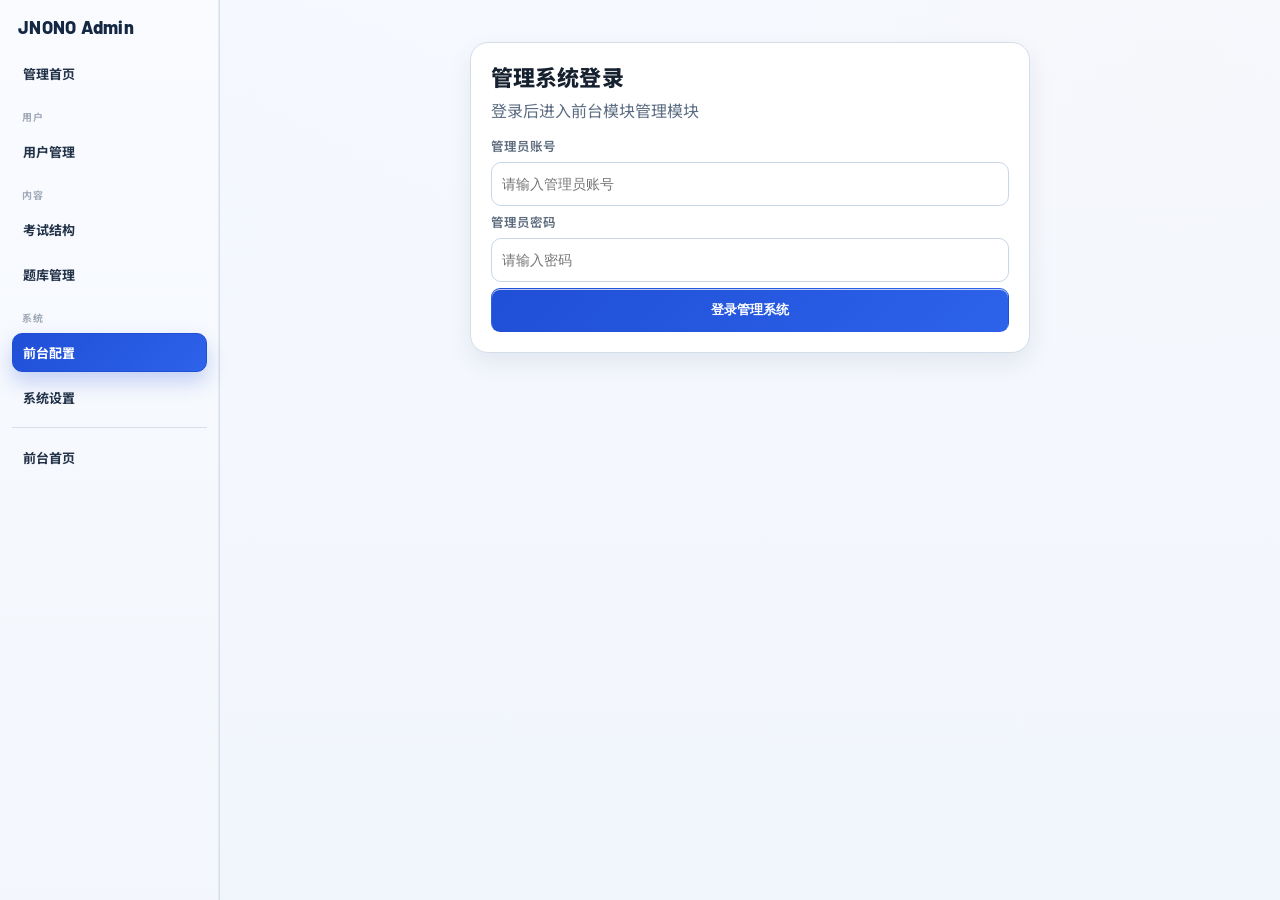
==== commit e1224886: "refactor: consolidate admin panel — Chinese nav, merged users & translation pages - Sidebar: Chinese" ====
--- a/admin-dashboard.html
+++ b/admin-dashboard.html
@@ -4,26 +4,28 @@
   <meta name="robots" content="noindex,nofollow">
   <meta charset="UTF-8" />
   <meta name="viewport" content="width=device-width, initial-scale=1.0" />
-  <title>JNONO | Admin Dashboard Modules</title>
+  <title>JNONO | 前台配置</title>
   <link rel="preconnect" href="https://fonts.googleapis.com" />
   <link rel="preconnect" href="https://fonts.gstatic.com" crossorigin />
   <link href="https://fonts.googleapis.com/css2?family=Noto+Sans+SC:wght@400;500;700;800&family=Barlow:wght@600;700;800&display=swap" rel="stylesheet" />
-  <link rel="stylesheet" href="/styles.css?v=20260327a" />
+  <link rel="stylesheet" href="/styles.css?v=20260818b" />
 </head>
 <body class="admin-shell">
   <div class="admin-layout">
     <aside class="admin-sidebar">
       <div class="admin-sidebar-brand">JNONO Admin</div>
       <nav class="admin-sidebar-nav">
-        <a href="/admin.html">Admin Home</a>
-        <a href="/admin-structure.html">Structure</a>
-        <a href="/admin-questions.html">Questions</a>
-        <a href="/admin-translation.html">Translation</a>
-        <a href="/admin-members.html">Members</a>
-        <a href="/admin-progress.html">Progress</a>
-        <a class="active" href="/admin-dashboard.html">Dashboard</a>
-        <a href="/admin-settings.html">Settings</a>
-        <a href="/">Front site</a>
+        <a href="/admin.html">管理首页</a>
+        <span class="admin-nav-label">用户</span>
+        <a href="/admin-members.html">用户管理</a>
+        <span class="admin-nav-label">内容</span>
+        <a href="/admin-structure.html">考试结构</a>
+        <a href="/admin-questions.html">题库管理</a>
+        <span class="admin-nav-label">系统</span>
+        <a class="active" href="/admin-dashboard.html">前台配置</a>
+        <a href="/admin-settings.html">系统设置</a>
+        <hr class="admin-nav-divider" />
+        <a href="/">前台首页</a>
       </nav>
       <div class="auth-actions admin-sidebar-auth">
         <span id="adminWelcome" class="welcome hidden"></span>
@@ -235,6 +237,7 @@
     </main>
   </div>
 
-  <script src="/admin.js?v=20260424b" type="module"></script>
+  <script src="/admin.js?v=20260818b" type="module"></script>
+<!-- Cloudflare Web Analytics --><script defer src='https://static.cloudflareinsights.com/beacon.min.js' data-cf-beacon='{"token": "4b2bcc256ac741e8b45dcc4ad8f69bef"}'></script><!-- End Cloudflare Web Analytics -->
 </body>
 </html>
--- a/styles.css
+++ b/styles.css
@@ -1085,7 +1085,7 @@
   background: #f8fbff;
   padding: 12px;
   display: grid;
-  grid-template-columns: repeat(auto-fit, minmax(180px, 1fr));
+  grid-template-columns: repeat(4, 1fr);
   gap: 10px;
 }
 
@@ -1110,6 +1110,8 @@
   color: #1b2b41;
   line-height: 1.4;
   font-weight: 700;
+  word-break: break-word;
+  overflow-wrap: anywhere;
 }
 
 body.admin-shell .admin-help-text {
@@ -4346,6 +4348,19 @@
 }
 .jnono-result-close:hover { background: #f1f5f9; }
 
+/* --- Time-up auto-submit banner --- */
+.jnono-modal-timeup-banner {
+  background: #fef3c7;
+  border: 1px solid #fcd34d;
+  color: #92400e;
+  border-radius: 8px;
+  padding: 8px 14px;
+  font-size: 13px;
+  font-weight: 500;
+  text-align: center;
+  margin-bottom: 12px;
+}
+
 /* --- Trophy / emoji --- */
 .jnono-modal-icon {
   text-align: center;
@@ -4580,6 +4595,13 @@
     height: 30px !important;
     min-height: 30px !important;
   }
+  /* TTS button: icon only on mobile */
+  #quizShellTtsToggleBtn .tts-btn-label {
+    display: none;
+  }
+  #quizShellTtsToggleBtn {
+    padding: 0 10px !important;
+  }
 }
 
 /* ============================================================
@@ -4639,11 +4661,74 @@
   gap: 10px !important;
 }
 
-/* Mobile: single column */
+/* Fix: .hidden inside filters must actually hide — override the flex !important */
+#catalog .filters > label.hidden {
+  display: none !important;
+}
+
+/* Mobile: keep 2-column layout to reduce scrolling */
 @media (max-width: 768px) {
   #catalog .filters {
-    grid-template-columns: 1fr !important;
-    gap: 12px !important;
+    grid-template-columns: repeat(2, minmax(0, 1fr)) !important;
+    gap: 8px 10px !important;
+  }
+
+  /* Full-width rows still span both columns */
+  #catalog .filters > label#mockPresetLabel,
+  #catalog .filters > label.toggle,
+  #catalog .filters > label:first-child {
+    grid-column: 1 / -1 !important;
+  }
+
+  /* Compact label text */
+  #catalog .filters > label {
+    font-size: 12px !important;
+    gap: 4px !important;
+  }
+
+  /* Compact selects */
+  #catalog .filters > label > select,
+  #catalog .filters > label > input[type="text"] {
+    height: 34px !important;
+    font-size: 13px !important;
+  }
+
+  /* Hide practice page top noise on mobile */
+  #practiceCenterSection > .group-head,
+  #practiceContextBar,
+  #learningPathHintPractice {
+    display: none !important;
+  }
+
+  /* Reduce catalog panel padding */
+  #memberViewPractice #catalog {
+    padding: 12px 10px !important;
+    margin-top: 4px !important;
+  }
+
+  /* Compact panel-head */
+  #memberViewPractice #catalog .panel-head {
+    margin-bottom: 10px !important;
+  }
+
+  #memberViewPractice #catalog .panel-head h2 {
+    font-size: 15px !important;
+  }
+
+  #memberViewPractice #catalog .panel-head p {
+    display: none !important;
+  }
+
+  /* Catalog actions buttons full-width */
+  #memberViewPractice .catalog-actions {
+    display: flex !important;
+    flex-direction: column !important;
+    gap: 8px !important;
+    margin-top: 12px !important;
+  }
+
+  #memberViewPractice .catalog-actions .btn {
+    width: 100% !important;
   }
 }
 
@@ -4775,3 +4860,635 @@
 #learningSupport:not(:has(article:not(.hidden))) {
   display: none !important;
 }
+
+/* ============================================================
+   MOBILE APP REDESIGN — Bottom Tab Bar + App-Like Experience
+   ============================================================ */
+
+/* --- M1 fix: quiz-actions 3-button needs 3 columns, not 2 --- */
+@media (max-width: 640px) {
+  .quiz-actions {
+    grid-template-columns: repeat(3, 1fr) !important;
+  }
+}
+
+/* --- Bottom Tab Bar Base (hidden on desktop) --- */
+.mobile-tab-bar {
+  display: none;
+}
+
+.tab-btn {
+  /* base reset — mobile styles below */
+}
+
+@media (max-width: 768px) {
+
+  /* ── Tab Bar ── */
+  .mobile-tab-bar {
+    display: flex;
+    position: fixed;
+    bottom: 0;
+    left: 0;
+    right: 0;
+    z-index: 500;
+    background: rgba(255, 255, 255, 0.97);
+    border-top: 1px solid #e2e8f0;
+    padding-bottom: env(safe-area-inset-bottom, 0);
+    box-shadow: 0 -2px 20px rgba(0, 0, 0, 0.07);
+    backdrop-filter: blur(12px);
+    -webkit-backdrop-filter: blur(12px);
+  }
+
+  .tab-btn {
+    flex: 1;
+    display: flex;
+    flex-direction: column;
+    align-items: center;
+    justify-content: center;
+    gap: 4px;
+    padding: 8px 4px 6px;
+    background: none;
+    border: none;
+    color: #94a3b8;
+    font-size: 10px;
+    font-weight: 500;
+    letter-spacing: 0.2px;
+    cursor: pointer;
+    height: auto !important;
+    min-height: 54px !important;
+    transition: color 0.15s ease;
+    -webkit-tap-highlight-color: transparent;
+    outline: none;
+  }
+
+  .tab-btn:active {
+    opacity: 0.7;
+  }
+
+  .tab-btn.active {
+    color: #1f4fd6;
+  }
+
+  .tab-icon {
+    display: flex;
+    align-items: center;
+    justify-content: center;
+  }
+
+  .tab-btn svg {
+    width: 22px;
+    height: 22px;
+    flex-shrink: 0;
+    transition: stroke-width 0.15s;
+  }
+
+  .tab-btn.active svg {
+    stroke-width: 2.5;
+  }
+
+  /* ── Layout: sidebar hidden, tab bar is nav ── */
+  .member-sidebar {
+    display: none !important;
+  }
+
+  .member-layout {
+    grid-template-columns: 1fr !important;
+  }
+
+  /* Hide topbar nav links — tab bar replaces them */
+  .topbar > nav {
+    display: none !important;
+  }
+
+  /* Simplify topbar on mobile — compact single row */
+  .topbar {
+    padding: calc(8px + env(safe-area-inset-top, 0)) 12px 8px !important;
+    gap: 8px !important;
+  }
+
+  /* Brand shorter on mobile */
+  .topbar .brand {
+    font-size: 14px !important;
+    letter-spacing: 0 !important;
+    white-space: nowrap;
+  }
+
+  /* Hide welcome text on mobile — account accessible via username click */
+  .topbar #welcomeText {
+    display: none !important;
+  }
+
+  /* Logout button compact */
+  .topbar #logoutBtn {
+    font-size: 12px !important;
+    height: 28px !important;
+    padding: 0 10px !important;
+    white-space: nowrap;
+  }
+
+  /* Content area bottom padding to avoid tab bar overlap */
+  .member-shell {
+    padding-bottom: calc(60px + env(safe-area-inset-bottom, 0)) !important;
+  }
+
+  /* ── Quiz full-screen (trial.js inline quiz) ── */
+  /* Hide tab bar during quiz */
+  body.quiz-active .mobile-tab-bar {
+    display: none;
+  }
+
+  body.quiz-active .member-shell {
+    padding-bottom: 0 !important;
+  }
+
+  /* Sticky quiz nav buttons at the bottom of screen during quiz */
+  body.quiz-active .quiz-actions {
+    position: fixed !important;
+    bottom: 0 !important;
+    bottom: env(safe-area-inset-bottom, 0) !important;
+    left: 0 !important;
+    right: 0 !important;
+    margin: 0 !important;
+    z-index: 200 !important;
+    background: #fff !important;
+    border-top: 1px solid #e2e8f0 !important;
+    padding: 10px 16px calc(10px + env(safe-area-inset-bottom, 0)) !important;
+    display: grid !important;
+    grid-template-columns: repeat(3, 1fr) !important;
+    gap: 8px !important;
+    box-shadow: 0 -4px 16px rgba(0, 0, 0, 0.08) !important;
+  }
+
+  /* Padding so question content isn't hidden behind the fixed button bar */
+  body.quiz-active .question-card {
+    padding-bottom: 90px !important;
+  }
+
+  /* Full-height quiz feel */
+  body.quiz-active #quizSection {
+    min-height: calc(100dvh - 60px);
+  }
+
+  /* ── Quiz Shell (member.js overlay) — hide tab bar when open ── */
+  body.quiz-shell-open .mobile-tab-bar {
+    display: none !important;
+  }
+
+  body.quiz-shell-open .member-shell {
+    padding-bottom: 0 !important;
+  }
+
+  /* Safe area at quiz shell bottom */
+  body.quiz-shell-open .quiz-shell-footer {
+    padding-bottom: env(safe-area-inset-bottom, 0) !important;
+  }
+
+  /* ── Result section — show tab bar again ── */
+  body.quiz-result-active .mobile-tab-bar {
+    display: flex;
+  }
+
+  body.quiz-result-active .member-shell {
+    padding-bottom: calc(60px + env(safe-area-inset-bottom, 0)) !important;
+  }
+
+  /* ── Cards: more breathing room on phone ── */
+  .panel {
+    border-radius: 14px;
+  }
+
+  .question-card {
+    border-radius: 14px;
+  }
+
+  .member-view {
+    padding: 0 2px;
+  }
+}
+
+/* ============================================================
+   QUIZ SHELL MOBILE REDESIGN (≤768px)
+   Compact header · scrollable body · 3-col footer · progress bar
+   ============================================================ */
+
+/* Progress bar track (always in DOM, visible in shell) */
+.quiz-progress-track {
+  display: none;
+  height: 3px;
+  background: #e5e7eb;
+  flex-shrink: 0;
+  position: relative;
+  overflow: hidden;
+}
+
+.quiz-progress-fill {
+  position: absolute;
+  inset: 0 auto 0 0;
+  background: linear-gradient(90deg, #1f4fd6, #60a5fa);
+  width: 0%;
+  transition: width 0.3s ease;
+}
+
+body.quiz-shell-open .quiz-progress-track {
+  display: block;
+}
+
+@media (max-width: 768px) {
+
+  /* Overlay: full-screen flex column */
+  #quizShellOverlay.active {
+    display: flex !important;
+    flex-direction: column !important;
+    height: 100dvh !important;
+    height: 100vh !important;
+    overflow: hidden !important;
+  }
+
+  /* ── Header: compact single row ── */
+  body.quiz-shell-open .quiz-shell-header {
+    flex: 0 0 auto !important;
+    height: auto !important;
+    min-height: 50px !important;
+    padding: calc(env(safe-area-inset-top, 0) + 8px) 12px 8px !important;
+    flex-wrap: nowrap !important;
+    gap: 6px !important;
+    border-bottom: none !important;
+  }
+
+  body.quiz-shell-open .quiz-shell-header-left {
+    flex: 1 1 0 !important;
+    min-width: 0 !important;
+    gap: 6px !important;
+    width: auto !important;
+  }
+
+  body.quiz-shell-open .quiz-shell-header-right {
+    flex-shrink: 0 !important;
+    width: auto !important;
+    gap: 5px !important;
+    justify-content: flex-end !important;
+  }
+
+  body.quiz-shell-open .quiz-shell-title {
+    font-size: 13px !important;
+    white-space: nowrap !important;
+    overflow: hidden !important;
+    text-overflow: ellipsis !important;
+    max-width: 130px !important;
+  }
+
+  body.quiz-shell-open .quiz-shell-chip {
+    font-size: 11px !important;
+    padding: 0 8px !important;
+    height: 22px !important;
+    white-space: nowrap !important;
+    flex-shrink: 0 !important;
+  }
+
+  /* Compact timer */
+  body.quiz-shell-open #quizShellTimerWrap {
+    gap: 2px !important;
+    flex-shrink: 0 !important;
+  }
+
+  body.quiz-shell-open #quizShellTimerWrap span {
+    font-size: 9px !important;
+  }
+
+  body.quiz-shell-open #quizShellTimerWrap strong {
+    font-size: 15px !important;
+  }
+
+  /* Compact toggle chips */
+  body.quiz-shell-open #quizShellChineseToggleBtn,
+  body.quiz-shell-open #quizShellAiToggleBtn,
+  body.quiz-shell-open #quizShellTtsToggleBtn {
+    font-size: 11px !important;
+    padding: 0 6px !important;
+    height: 26px !important;
+    min-height: 26px !important;
+    border-radius: 6px !important;
+    white-space: nowrap !important;
+  }
+
+  /* Compact exit button */
+  body.quiz-shell-open #quizShellExitBtn {
+    font-size: 11px !important;
+    padding: 0 8px !important;
+    height: 26px !important;
+    min-height: 26px !important;
+    border-radius: 6px !important;
+    white-space: nowrap !important;
+  }
+
+  /* Hide the header submit button — footer has it */
+  body.quiz-shell-open #quizShellSubmitBtn {
+    display: none !important;
+  }
+
+  /* ── Body: flex-1 scrollable ── */
+  body.quiz-shell-open .quiz-shell-body {
+    flex: 1 1 0 !important;
+    min-height: 0 !important;
+    height: auto !important;
+    max-height: none !important;
+    overflow-y: auto !important;
+    overflow-x: hidden !important;
+    -webkit-overflow-scrolling: touch !important;
+    display: block !important;
+    padding: 10px 12px calc(88px + env(safe-area-inset-bottom, 0)) !important;
+    grid-template-columns: none !important;
+    gap: 10px !important;
+  }
+
+  body.quiz-shell-open .quiz-shell-main,
+  body.quiz-shell-open .quiz-shell-side {
+    height: auto !important;
+    max-height: none !important;
+    min-height: 0 !important;
+    overflow: visible !important;
+    padding-bottom: 8px !important;
+  }
+
+  body.quiz-shell-open .quiz-shell-main {
+    overflow: visible !important;
+  }
+
+  /* Fix: Chinese assist panel clipping option D */
+  body.quiz-shell-open #questionAssistPane,
+  body.quiz-shell-open #learningSupport {
+    overflow: visible !important;
+    max-height: none !important;
+  }
+
+  /* Fix: hide "剩余" label on mobile to save header space */
+  body.quiz-shell-open #quizShellTimerLabel {
+    display: none !important;
+  }
+
+  /* ── Footer: fixed at bottom, always visible ── */
+  body.quiz-shell-open .quiz-shell-footer {
+    position: fixed !important;
+    left: 0 !important;
+    right: 0 !important;
+    bottom: 0 !important;
+    z-index: 10001 !important;
+    flex: none !important;
+    height: auto !important;
+    display: grid !important;
+    grid-template-columns: repeat(3, 1fr) !important;
+    gap: 8px !important;
+    padding: 10px 12px calc(10px + env(safe-area-inset-bottom, 0)) !important;
+    border-top: 1px solid #e5e7eb !important;
+    background: rgba(255, 255, 255, 0.98) !important;
+    backdrop-filter: blur(8px) !important;
+    -webkit-backdrop-filter: blur(8px) !important;
+  }
+
+  body.quiz-shell-open .quiz-shell-footer .btn,
+  body.quiz-shell-open .quiz-shell-footer button {
+    flex: none !important;
+    width: 100% !important;
+    min-width: 0 !important;
+    height: 44px !important;
+    min-height: 44px !important;
+    font-size: 14px !important;
+    border-radius: 10px !important;
+  }
+
+  /* push body up so content doesn't hide behind footer */
+  body.quiz-shell-open .quiz-shell-body {
+    padding-bottom: calc(160px + env(safe-area-inset-bottom, 0)) !important;
+  }
+
+  /* ── Option items: larger touch targets ── */
+  body.quiz-shell-open .option-item,
+  body.quiz-shell-open .options label {
+    min-height: 52px !important;
+    padding: 12px 14px !important;
+  }
+
+  /* ── Chinese assist tabs: sticky below question on mobile ── */
+  body.quiz-shell-open .quiz-shell-tabs {
+    position: sticky !important;
+    top: 0 !important;
+    z-index: 10 !important;
+    background: #f8fafc !important;
+    padding: 8px 0 !important;
+    margin: 0 0 8px !important;
+  }
+
+  /* Fix: homepage gray area */
+  #memberViewDashboard #dashboard {
+    min-height: calc(100dvh - 130px);
+  }
+}
+
+/* ============================================================
+   MOBILE HOMEPAGE LAYOUT — full-width cards, remove nested padding
+   ============================================================ */
+@media (max-width: 768px) {
+  /* 1. 消除所有外层容器两侧 padding */
+  .member-content,
+  #memberViewDashboard,
+  #memberViewProgress {
+    padding: 0 !important;
+    max-width: 100% !important;
+  }
+
+  /* 2. 首页外层 group-head（学习首页标题盒子）和 mini-note 隐藏 */
+  #dashboardOverviewSection > .group-head,
+  #dashboardOverviewSection > .member-mini-note {
+    display: none !important;
+  }
+
+  /* 3. 状态总览 panel 变透明容器，去掉边框/阴影/padding/圆角/margin */
+  #memberViewDashboard #dashboard {
+    border: none !important;
+    box-shadow: none !important;
+    background: transparent !important;
+    padding: 0 !important;
+    border-radius: 0 !important;
+    margin-top: 8px !important;
+    animation: none !important;
+  }
+
+  /* 4. panel-head（"状态总览"小标题）也隐藏，减少噪音 */
+  #memberViewDashboard #dashboard > .panel-head {
+    display: none !important;
+  }
+
+  /* 5. dashboard-section-stack 去掉多余上边距 */
+  #memberViewDashboard #dashboardModuleSections {
+    margin-top: 0 !important;
+    gap: 8px !important;
+  }
+
+  /* 6. 每个 section 卡片：全宽，仅 4px 边距，白底 */
+  #memberViewDashboard .dashboard-section-block {
+    margin: 0 4px 8px !important;
+    border-radius: 12px !important;
+    background: #fff !important;
+    padding: 14px !important;
+  }
+
+  /* 7. 手机端隐藏 Learning Path — 由"下一步训练"卡代替 */
+  #memberViewDashboard #learningPathSection {
+    display: none !important;
+  }
+
+  /* 8. 手机端隐藏"暂无考试入口"空状态提示 */
+  #memberViewDashboard #dashboardModulesEmpty {
+    display: none !important;
+  }
+
+  /* 9. 空 exam section 在手机端隐藏 */
+  #memberViewDashboard #dashboardExamSection {
+    display: none !important;
+  }
+
+  /* ── 学习进度页 mobile ── */
+  #progressSectionGroup > .group-head,
+  #learningPathHintProgress {
+    display: none !important;
+  }
+
+  #memberViewProgress #progress {
+    margin: 4px !important;
+    padding: 14px !important;
+    border-radius: 12px !important;
+  }
+
+  #memberViewProgress #progress > .panel-head {
+    display: none !important;
+  }
+
+  /* 表单 2 列 */
+  #memberViewProgress #progress .filters {
+    display: grid !important;
+    grid-template-columns: 1fr 1fr !important;
+    gap: 8px 10px !important;
+  }
+
+  /* 3 个 toggle 复选框各占 1 列，自然排成行 */
+  #memberViewProgress #progress .filters .toggle {
+    align-self: center !important;
+  }
+
+  /* Notes 占满整行 */
+  #memberViewProgress #progress .filters label:last-child {
+    grid-column: 1 / -1 !important;
+  }
+
+  /* 保存按钮全宽 */
+  #memberViewProgress #progress .catalog-actions {
+    margin-top: 10px !important;
+  }
+  #memberViewProgress #progress .catalog-actions .btn {
+    width: 100% !important;
+  }
+
+  /* 进度统计卡片改为 2 列 */
+  #memberViewProgress .progress-cards {
+    grid-template-columns: 1fr 1fr !important;
+    gap: 8px !important;
+  }
+}
+
+/* ============================================================
+   INLINE CHINESE OPTION TRANSLATION (mobile quiz, 中文辅助 ON)
+   ─ Shows Chinese translation directly under each English option
+   ─ Only visible on mobile when Chinese assist is ON (JS-controlled)
+   ─ Hidden on desktop via media query
+   ============================================================ */
+
+/* Base style for the inline Chinese sub-label */
+.opt-zh-inline {
+  display: none;               /* JS sets to "block" on mobile when Chinese is ON */
+  font-size: 12px;
+  color: #5f6d82;
+  line-height: 1.45;
+  margin-top: 4px;
+  padding-left: 2px;
+  font-weight: 400;
+  font-style: normal;
+  word-break: break-word;
+}
+
+/* Desktop: always hide, never interfere with side-panel layout */
+@media (min-width: 769px) {
+  .opt-zh-inline {
+    display: none !important;
+  }
+}
+
+/* Mobile: quiz-shell-side scrolls naturally below options.
+   Only hide the 中文辅助 tab button — Chinese translation is inline in each option. */
+@media (max-width: 768px) {
+  body.quiz-shell-open #quizShellTabChinese {
+    display: none !important;
+  }
+
+  /* Grid layout: radio on left spanning both rows, English+Chinese stacked on right */
+  body.quiz-shell-open .option-item {
+    display: grid !important;
+    grid-template-columns: auto 1fr !important;
+    grid-template-rows: auto auto !important;
+    align-items: start !important;
+    column-gap: 10px !important;
+    padding-top: 11px !important;
+    padding-bottom: 11px !important;
+  }
+
+  body.quiz-shell-open .option-item > input[type="radio"],
+  body.quiz-shell-open .option-item > input[type="checkbox"] {
+    grid-row: 1 / 3 !important;
+    grid-column: 1 !important;
+    margin-top: 3px !important;
+  }
+
+  body.quiz-shell-open .option-item > span {
+    grid-row: 1 !important;
+    grid-column: 2 !important;
+    min-width: 0 !important;
+  }
+
+  body.quiz-shell-open .option-item > .opt-zh-inline {
+    grid-row: 2 !important;
+    grid-column: 2 !important;
+    min-width: 0 !important;
+    margin-top: 3px !important;
+  }
+
+  /* Chinese question text shown inline above the options */
+  #_zh_q_inline {
+    display: none;           /* JS controls visibility */
+    background: #eff6ff;
+    border-left: 3px solid #3b82f6;
+    border-radius: 0 8px 8px 0;
+    padding: 10px 13px;
+    margin-bottom: 12px;
+    font-size: 14px;
+    line-height: 1.6;
+    color: #1e3a5f;
+    font-weight: 500;
+  }
+}
+
+body.admin-shell .admin-nav-label {
+  display: block;
+  padding: 10px 10px 2px;
+  font-size: 10px;
+  font-weight: 700;
+  color: #a0aab8;
+  letter-spacing: 0.07em;
+  text-transform: uppercase;
+  pointer-events: none;
+  user-select: none;
+}
+
+body.admin-shell .admin-nav-divider {
+  border: none;
+  border-top: 1px solid #d7e0e8;
+  margin: 4px 0;
+}
